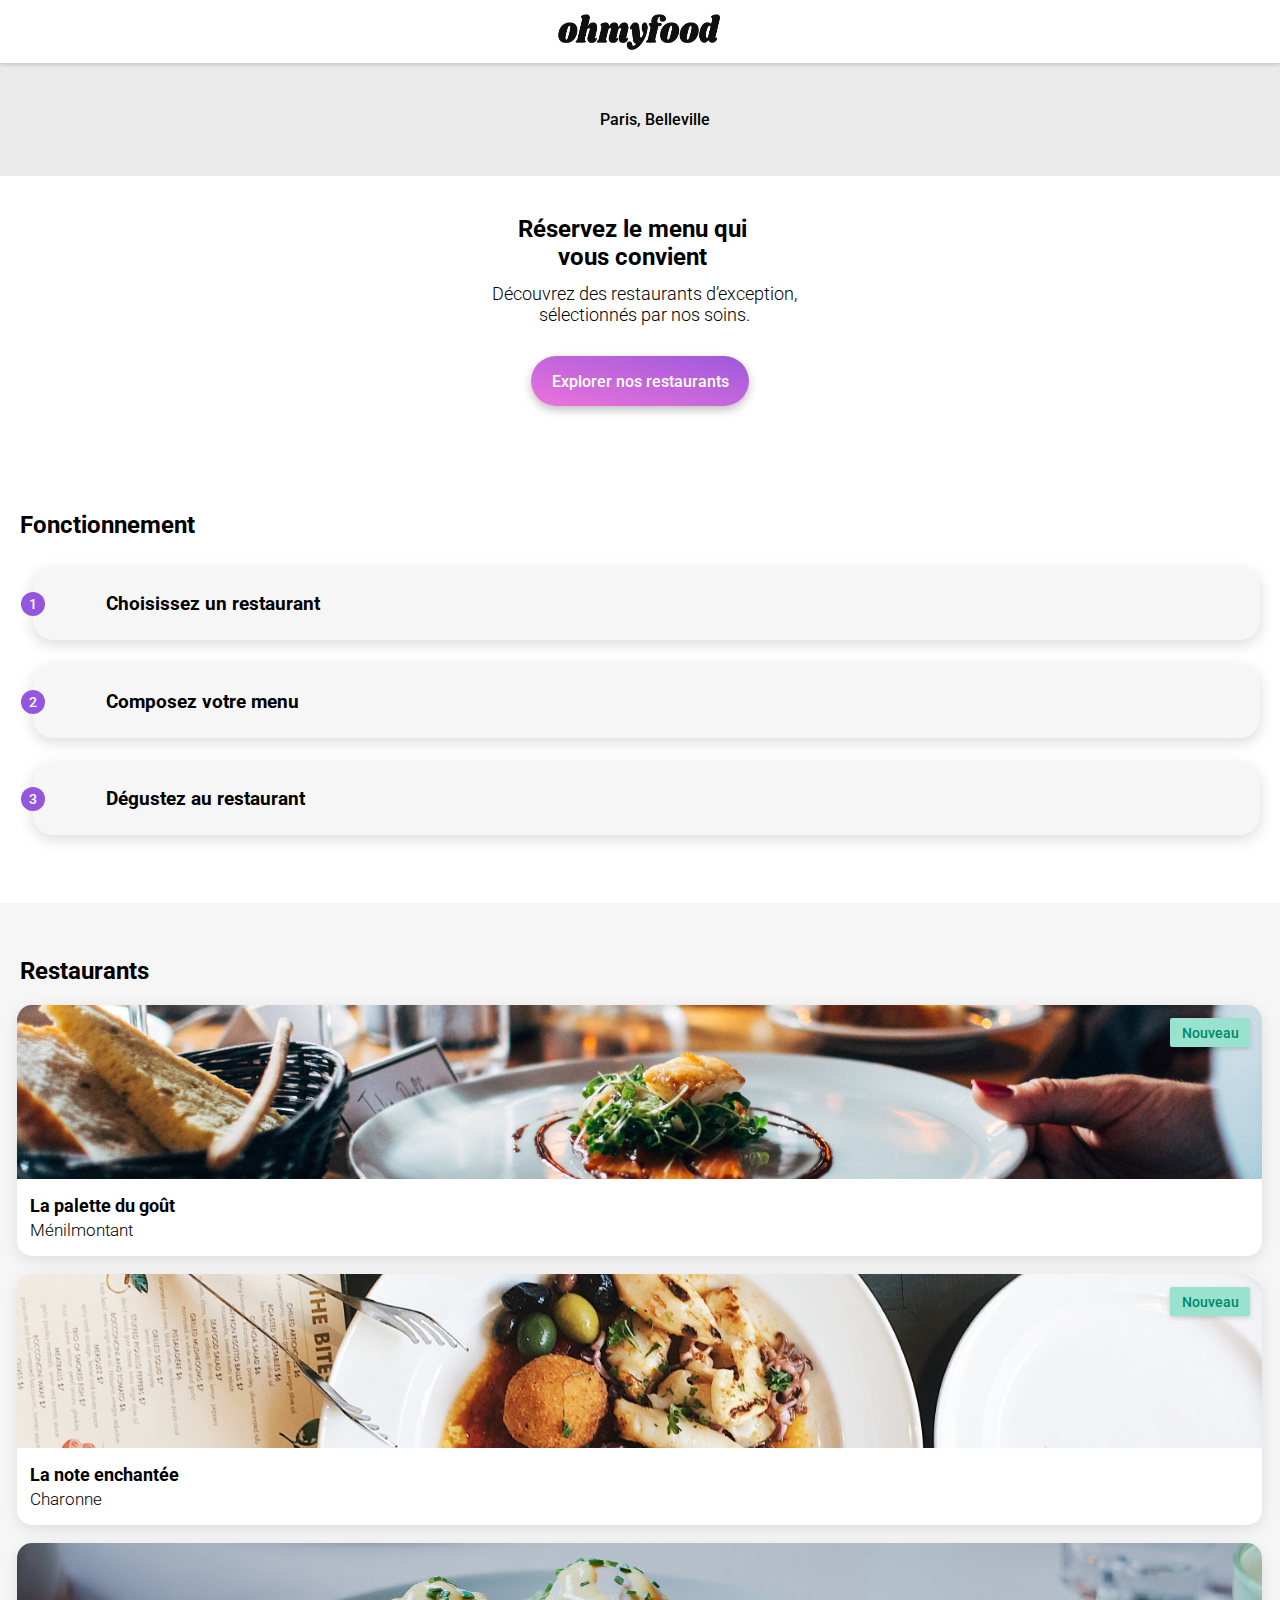
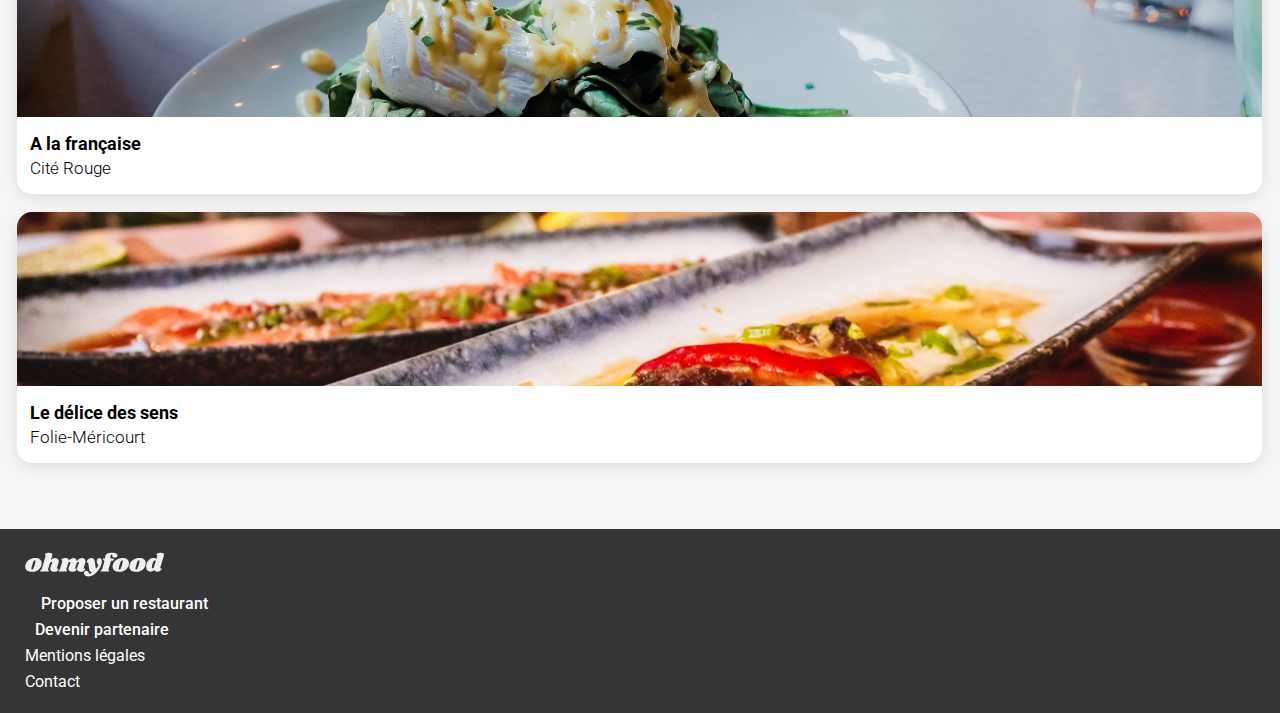
==== index.html @ 765e59eb "Version mobile de la page d'accueil sans les animations. Les images des restaurants ont été renommée" ====
<!DOCTYPE html>
<html lang="fr">
<head>
    <meta charset="UTF-8">
    <meta name="viewport" content="width=device-width, initial-scale=1.0">
    <title>Ohmyfood</title>
    <!-- Appel des polices Inter, Roboto et Shrikhand -->
    <!-- <link rel="preconnect" href="https://fonts.googleapis.com">
    <link rel="preconnect" href="https://fonts.gstatic.com" crossorigin>
    <link href="https://fonts.googleapis.com/css2?family=Inter:wght@700&family=Roboto:wght@300;400;500;700&family=Shrikhand&display=swap" rel="stylesheet"> -->
    <!-- Appel des polices Font Awesome -->
    <link rel="stylesheet" href="https://cdnjs.cloudflare.com/ajax/libs/font-awesome/6.2.1/css/all.min.css"
        integrity="sha512-MV7K8+y+gLIBoVD59lQIYicR65iaqukzvf/nwasF0nqhPay5w/9lJmVM2hMDcnK1OnMGCdVK+iQrJ7lzPJQd1w=="
        crossorigin="anonymous" referrerpolicy="no-referrer">
    <!-- Lien avec le fichier de style main.css     -->
    <link rel="stylesheet" href="assets/css/styles.css">
</head>
<body>
    <div class="main-container">
        <!-- Header -->
        <header class="header">
            <img class="header__logo" src="assets/images/logo/ohmyfood.png" alt="Logo Ohmyfood">
        </header>
        <!-- Fin header -->
        <!-- Main -->
        <main>
            <!-- Section "Location search" -->
            <form method="get" class="location-search">
                <i class="fas fa-location-dot location-search__icon"></i>
                <input class="location-search__input" type="text" value="Paris, Belleville" id="location">
            </form>
            <!-- Fin section "Location search" -->
            <!-- Hero header -->
            <section class="hero">
                <h1 class="hero__title">Réservez le menu qui vous convient</h1>
                <P class="hero__subtitle">Découvrez des restaurants d’exception, sélectionnés par nos soins.</P>
                <a href="#restaurants" class="hero__btn">Explorer nos restaurants</a>
            </section>
            <!-- Fin hero header -->
            <!-- Section Fonctionnement -->
            <section class="process">
                <h2 class="process__title">Fonctionnement</h2>
                <div class="process__steps">
                    <div class="process__step">
                        <div class="process__number">1</div>
                        <i class="fa-solid fa-mobile-alt process__icon"></i>
                        <h3 class="process__text">Choisissez un restaurant</h3> 
                    </div>
                    <div class="process__step">
                        <div class="process__number">2</div>
                        <i class="fa-solid fa-list process__icon"></i>
                        <h3 class="process__text">Composez votre menu</h3> 
                    </div>
                    <div class="process__step">
                        <div class="process__number">3</div>
                        <i class="fa-solid fa-store fa-purple process__icon"></i>
                        <h3 class="process__text">Dégustez au restaurant</h3> 
                    </div>
                </div>
            </section>
            <!-- Fin section fonctionnement -->
            <!-- Section Restaurants -->
            <section id="restaurants" class="restaurants">
                <h2 class="restaurants__title">Restaurants</h2>
                <div class="restaurants__cards">
                    <!-- <article> -->
                    <article class="card">
                        <a href="#" class="card-link"></a>
                        <div class="card__image">
                            <img src="assets/images/restaurants/la-palette-du-gout.jpg" alt="La palette du goût">
                            <p class="card__badge">Nouveau</p>
                        </div>
                        <div class="card__content">
                            <div class="card__txt">
                                <h3 class="card__title">La palette du goût</h3>
                                <p class="card__subtitle">Ménilmontant</p>
                            </div>
                            <div class="card__icon btn-heart">
                                <i class="fa-regular fa-heart btn-heart--notliked"></i>
                                <!-- <i class="fa-solid fa-heart btn-heart-liked"></i> -->
                            </div>
                        </div>                      
                    </article>
                    <article class="card">   
                        <a href="#" class="card-link"></a>
                        <div class="card__image">
                            <img src="assets/images/restaurants/la-note-enchantee.jpg" alt="La note enchantée">
                            <p class="card__badge">Nouveau</p>
                        </div>
                        <div class="card__content">
                            <div class="card__txt">
                                <h3 class="card__title">La note enchantée</h3>
                                <p class="card__subtitle">Charonne</p>
                            </div>
                            <div class="card__icon btn-heart">
                                <i class="fa-regular fa-heart btn-heart--notliked"></i>
                                <!-- <i class="fa-solid fa-heart btn-heart-liked"></i> -->
                            </div>
                        </div>                      
                    </article>
                    <article class="card">   
                        <a href="#" class="card-link"></a>
                        <div class="card__image">
                            <img src="assets/images/restaurants/a-la-francaise.jpg" alt="A la française">
                        </div>
                        <div class="card__content">
                            <div class="card__txt">
                                <h3 class="card__title">A la française</h3>
                                <p class="card__subtitle">Cité Rouge</p>
                            </div>
                            <div class="card__icon btn-heart">
                                <i class="fa-regular fa-heart btn-heart--notliked"></i>
                                <!-- <i class="fa-solid fa-heart btn-heart-liked"></i> -->
                            </div>
                        </div>                      
                    </article>
                    <article class="card">   
                        <a href="#" class="card-link"></a>
                        <div class="card__image">
                            <img src="assets/images/restaurants/le-delice-des-sens.jpg" alt="Le délice des sens">
                        </div>
                        <div class="card__content">
                            <div class="card__txt">
                                <h3 class="card__title">Le délice des sens</h3>
                                <p class="card__subtitle">Folie-Méricourt</p>
                            </div>
                            <div class="card__icon btn-heart">
                                <i class="fa-regular fa-heart btn-heart--notliked"></i>
                                <!-- <i class="fa-solid fa-heart btn-heart-liked"></i> -->
                            </div>
                        </div>                      
                    </article>
                </div>    
            </section>
                <!-- Fin section Restaurants -->
        </main>
        <!-- Fin Main -->
        <!-- Footer -->
        <footer class="footer">
            <div class="footer-container">
                <img class="footer__logo" src="assets/images/logo/ohmyfood@2x.svg" alt="Logo Ohmyfood">
                <ul class="footer__list">
                    <li>
                        <i class="fas fa-utensils footer__icon"></i><a href="#" class="lnk500">Proposer un restaurant</a>
                    </li>
                    <li>
                        <i class="fas fa-hands-helping footer__icon"></i><a href="#" class="lnk500">Devenir partenaire</a>
                    </li>
                    <li>
                        <a href="#">Mentions légales</a>
                    </li>
                    <li>
                        <a href="mailto:contact@ohmyfood.com" >Contact</a>
                    </li>
                </ul>
            </div>
        </footer>
        <!-- Fin footer -->
    </div>    
</body>
</html>
---- assets/css/styles.css ----
@import url("https://fonts.googleapis.com/css2?family=Inter:wght@700&family=Roboto:wght@300;400;500;700&family=Shrikhand&display=swap");
* {
  font-family: "Roboto", sans-serif;
  margin: 0;
  box-sizing: border-box;
}

.main-container {
  width: 100%;
  max-width: 1440px;
  padding: 0;
  box-sizing: border-box;
}

a {
  text-decoration: none;
  color: black;
}

h1, h2 {
  font-size: 24px;
  font-weight: 700;
}

.btn-heart {
  display: flex;
  justify-content: center;
  align-items: center;
  position: relative;
  font-size: 21px;
}
.btn-heart--notliked {
  position: absolute;
}

.fa-purple {
  color: #9356DC;
}

.location-search {
  display: flex;
  justify-content: center;
  align-items: center;
  background-color: #EAEAEA;
  width: 100%;
  height: 113px;
  gap: 17px;
}
.location-search__icon {
  color: #353535;
  width: 12px;
  height: 16px;
  flex-shrink: 0;
}
.location-search__input {
  background-color: #EAEAEA;
  border: none;
  width: 114px;
  font-size: 16px;
  font-weight: 500;
}

.hero {
  display: flex;
  justify-content: center;
  align-items: center;
  flex-direction: column;
}
.hero__title {
  width: 275px;
  height: 68px;
  margin: 39px 58px 0px 42px;
  text-align: center;
}
.hero__subtitle {
  font-size: 18px;
  font-weight: 300;
  width: 315px;
  height: 46px;
  margin: 0px 26px 0px 34px;
  text-align: center;
}
.hero__btn {
  display: flex;
  justify-content: center;
  align-items: center;
  border-radius: 25px;
  color: #fff;
  font-size: 16px;
  font-weight: 500;
  background: linear-gradient(193deg, #9356DC -11.44%, #FF79DA 123.93%);
  border-radius: 25px;
  box-shadow: 0px 4px 10px 0px rgba(0, 0, 0, 0.25);
  height: 50px;
  width: 218px;
  margin-top: 27px;
  margin-bottom: 57px;
}

.process {
  padding: 48px 20px 68px 20px;
  background-color: #fff;
}
.process__title {
  width: 275px;
  height: 31px;
}
.process__steps {
  margin-top: 26px;
  display: flex;
  flex-direction: column;
  gap: 25px;
  margin-left: 12.51px;
}
.process__step {
  background-color: #F6F6F6;
  border-radius: 20px;
  box-shadow: 0px 4px 15px 0px rgba(0, 0, 0, 0.15);
  font-weight: 500;
  display: flex;
  align-items: center;
  width: 100%;
  height: 72.379px;
  position: relative;
}
.process__number {
  background-color: #9356DC;
  color: #fff;
  font-size: 14px;
  font-weight: 500;
  width: 24px;
  height: 24px;
  flex-shrink: 0;
  display: flex;
  justify-content: center;
  align-items: center;
  position: absolute;
  border-radius: 50px;
  position: absolute;
  left: -12px;
}
.process__icon {
  color: #7E7E7E;
  flex-shrink: 0;
  position: relative;
  left: 34.49px;
}
.process__text {
  position: relative;
  left: 73.49px;
}

.restaurants {
  background-color: #F6F6F6;
  padding-top: 54px;
  padding-bottom: 66px;
}
.restaurants__title {
  margin-left: 20px;
  height: 48px;
}
.restaurants__cards {
  padding: 0px 18px 0px 17px;
  display: flex;
  flex-direction: column;
  gap: 18px;
  padding-left: 17px;
  padding-right: 18px;
}

.card {
  background-color: #fff;
  border-radius: 15px;
  box-shadow: 0px 4px 15px 0px rgba(0, 0, 0, 0.1);
  height: 251px;
  gap: 16px;
  position: relative;
}
.card__badge {
  background-color: #99E2D0;
  color: #008766;
  font-size: 14px;
  font-weight: 500;
  width: 80px;
  height: 29px;
  display: flex;
  justify-content: center;
  align-items: center;
  border-radius: 2px;
  box-shadow: 0px 2px 4px 0px rgba(0, 0, 0, 0.15);
  position: absolute;
  top: 13px;
  right: 12px;
}
.card__image {
  display: flex;
}
.card__image img {
  width: 100%;
  height: 174px;
  object-fit: cover;
  border-radius: 15px 15px 0 0;
}
.card__title {
  font-size: 18px;
  font-weight: 700;
  height: 20px;
  margin: 0 0 5px 0;
}
.card__subtitle {
  font-size: 17px;
  font-weight: 300;
  height: 24px;
}
.card__content {
  display: flex;
  flex-direction: row;
  height: 77px;
  padding: 16px 25px 12px 13px;
  border-radius: 0 0 15px 15px;
}
.card__icon {
  width: 22px;
  flex-shrink: 0;
  position: absolute;
  right: 25px;
  bottom: 45px;
}

.card-link {
  position: absolute;
  top: 0;
  left: 0;
  height: 100%;
  width: 100%;
}

.header {
  display: flex;
  justify-content: center;
  align-items: center;
  width: 100%;
  height: 63px;
  padding: 14px 89px 13px 89px;
  background-color: #fff;
  box-shadow: 0px 2px 4px 0px rgba(0, 0, 0, 0.15);
  position: relative;
}
.header__logo {
  width: 197px;
  height: 36px;
  padding: 0px 19px 0px 16px;
  display: flex;
  flex-shrink: 0;
}

.footer {
  padding: 22px 25px;
  background-color: #353535;
}
.footer a {
  color: #fff;
}
.footer__logo {
  filter: invert(100%);
  display: flex;
  width: 139px;
  height: 27px;
  padding-right: 0px;
  align-items: center;
}
.footer__icon {
  color: #fff;
  height: 13px;
  flex-shrink: 0;
  margin-right: 10px;
}
.footer__list {
  list-style: none;
  padding: 0;
  margin-bottom: 0;
  display: flex;
  flex-direction: column;
  gap: 7px;
}
.footer__list a {
  font-size: 16px;
}
.footer__list a:hover {
  text-decoration: underline;
}
.footer__list .fa-utensils {
  margin-right: 16px;
}

.footer .lnk500 {
  font-weight: 500;
}

.footer-container {
  display: flex;
  flex-direction: column;
  gap: 16px;
}

/*# sourceMappingURL=styles.css.map */
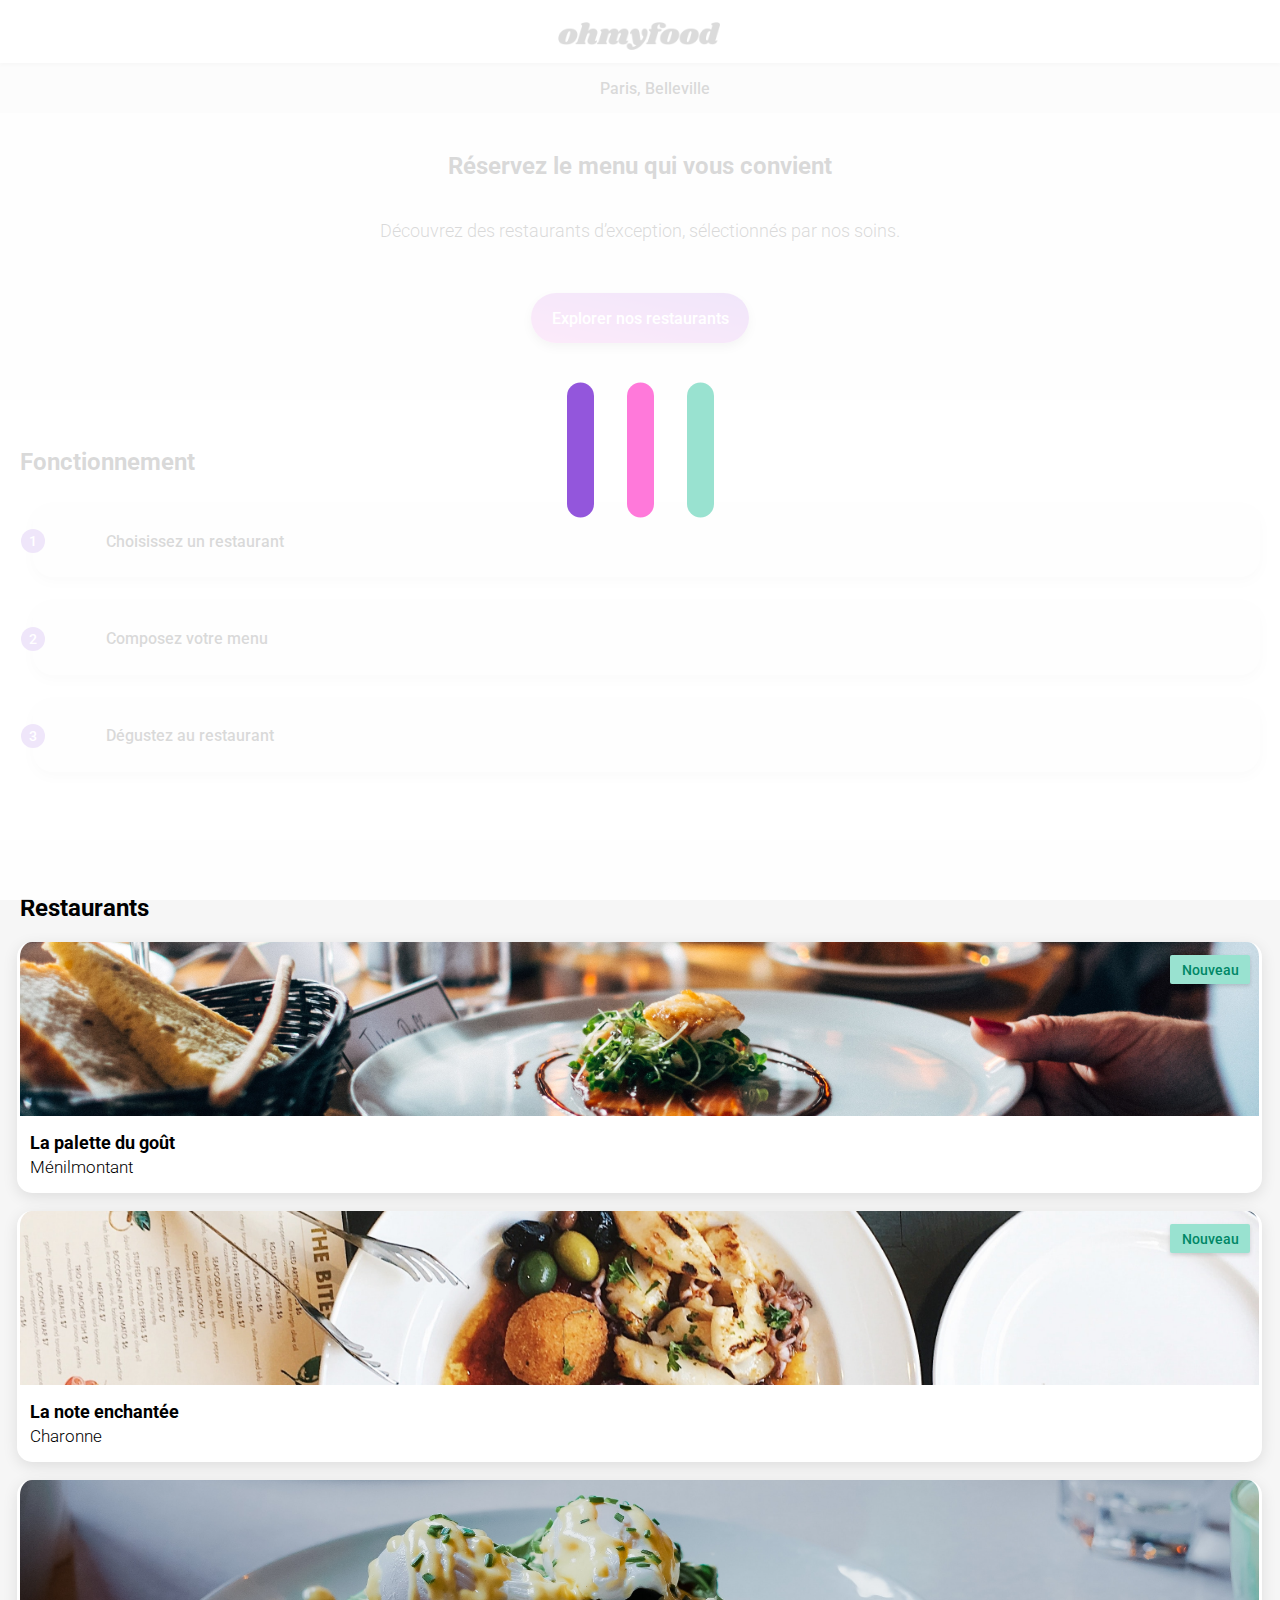
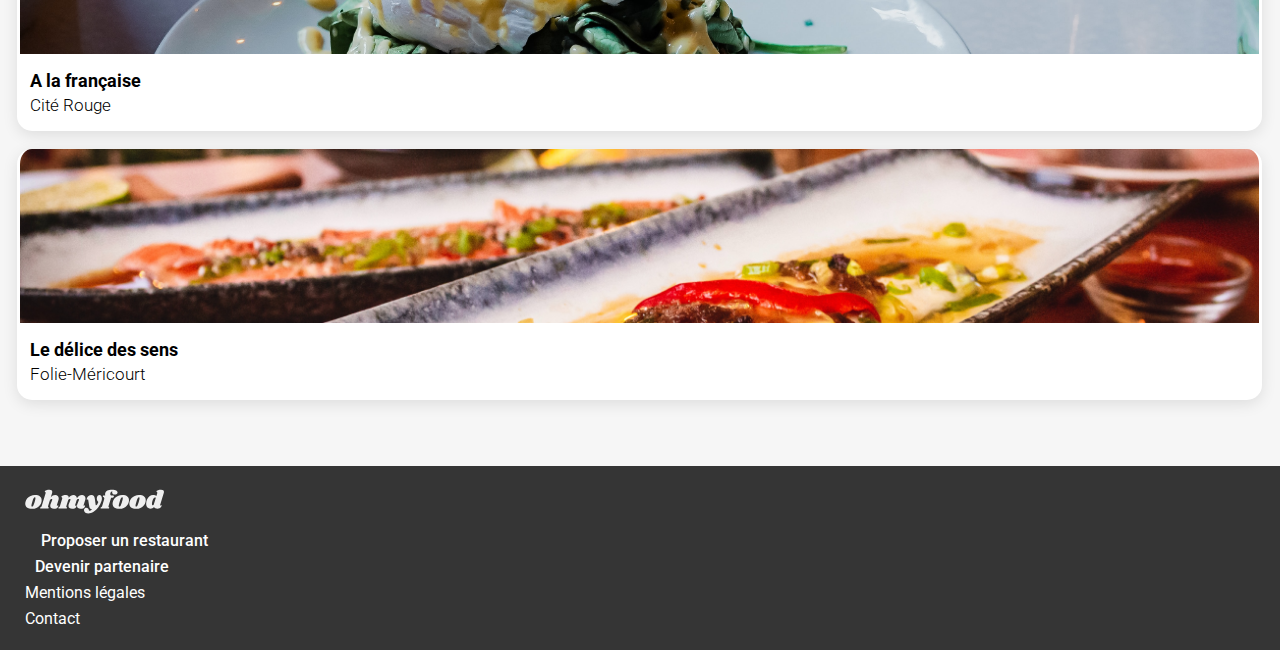
==== commit f9daa5a2: "Version mobile de la page d'accueil avec les animations et le loader" ====
--- a/index.html
+++ b/index.html
@@ -17,8 +17,20 @@
 </head>
 <body>
     <div class="main-container">
+        <!-- Loader -->
+        <div class="loader">
+            <div class="load">
+                <div class="load__bar load__bar--1"></div>
+                <div class="load__bar load__bar--2"></div>
+                <div class="load__bar load__bar--3"></div>
+            </div>
+         </div>
+         <!-- Fin Loader -->
         <!-- Header -->
         <header class="header">
+            <!-- <a href="../index.html">
+                <i class="fa fa-arrow-left header__arrow" aria-hidden="true"></i>
+            </a> -->
             <img class="header__logo" src="assets/images/logo/ohmyfood.png" alt="Logo Ohmyfood">
         </header>
         <!-- Fin header -->
@@ -53,7 +65,7 @@
                     </div>
                     <div class="process__step">
                         <div class="process__number">3</div>
-                        <i class="fa-solid fa-store fa-purple process__icon"></i>
+                        <i class="fa-solid fa-store process__icon icon-purple"></i>
                         <h3 class="process__text">Dégustez au restaurant</h3> 
                     </div>
                 </div>
@@ -77,7 +89,7 @@
                             </div>
                             <div class="card__icon btn-heart">
                                 <i class="fa-regular fa-heart btn-heart--notliked"></i>
-                                <!-- <i class="fa-solid fa-heart btn-heart-liked"></i> -->
+                                <i class="fa-solid fa-heart btn-heart--liked"></i>
                             </div>
                         </div>                      
                     </article>
@@ -94,7 +106,7 @@
                             </div>
                             <div class="card__icon btn-heart">
                                 <i class="fa-regular fa-heart btn-heart--notliked"></i>
-                                <!-- <i class="fa-solid fa-heart btn-heart-liked"></i> -->
+                                <i class="fa-solid fa-heart btn-heart--liked"></i>
                             </div>
                         </div>                      
                     </article>
@@ -110,7 +122,7 @@
                             </div>
                             <div class="card__icon btn-heart">
                                 <i class="fa-regular fa-heart btn-heart--notliked"></i>
-                                <!-- <i class="fa-solid fa-heart btn-heart-liked"></i> -->
+                                <i class="fa-solid fa-heart btn-heart--liked"></i>
                             </div>
                         </div>                      
                     </article>
@@ -126,13 +138,13 @@
                             </div>
                             <div class="card__icon btn-heart">
                                 <i class="fa-regular fa-heart btn-heart--notliked"></i>
-                                <!-- <i class="fa-solid fa-heart btn-heart-liked"></i> -->
+                                <i class="fa-solid fa-heart btn-heart--liked"></i>
                             </div>
                         </div>                      
                     </article>
                 </div>    
             </section>
-                <!-- Fin section Restaurants -->
+            <!-- Fin section Restaurants -->
         </main>
         <!-- Fin Main -->
         <!-- Footer -->
--- a/assets/css/styles.css
+++ b/assets/css/styles.css
@@ -1,4 +1,4 @@
-@import url("https://fonts.googleapis.com/css2?family=Inter:wght@700&family=Roboto:wght@300;400;500;700&family=Shrikhand&display=swap");
+@import url("https://fonts.googleapis.com/css2?family=Roboto:wght@300;400;500;700&family=Shrikhand&display=swap");
 * {
   font-family: "Roboto", sans-serif;
   margin: 0;
@@ -32,6 +32,92 @@
 .btn-heart--notliked {
   position: absolute;
 }
+.btn-heart--liked {
+  position: absolute;
+  background: linear-gradient(180deg, #9356DC 0%, #FF79DA 100%);
+  background-clip: text;
+  -webkit-background-clip: text;
+  -webkit-text-fill-color: transparent;
+  transform: scale(0);
+  transition: transform 350ms;
+}
+.btn-heart:hover {
+  cursor: pointer;
+}
+.btn-heart:hover .btn-heart--liked {
+  transform: scale(1);
+}
+.btn-heart:hover .btn-heart--notliked {
+  background: linear-gradient(180deg, #9356DC 0%, #FF79DA 100%);
+  background-clip: text;
+  -webkit-background-clip: text;
+  -webkit-text-fill-color: transparent;
+}
+
+@keyframes loadscreen {
+  from {
+    opacity: 1;
+  }
+  to {
+    opacity: 0;
+    visibility: hidden;
+  }
+}
+@keyframes bars {
+  0% {
+    transform: scaleY(0.5);
+    opacity: 0.7;
+  }
+  100% {
+    transform: scaleY(1);
+    opacity: 1;
+  }
+}
+.loader {
+  background: rgba(255, 255, 255, 0.85);
+  position: fixed;
+  top: 0;
+  height: 100%;
+  width: 100%;
+  z-index: 100;
+  animation: loadscreen 1s 4s forwards;
+}
+
+.load {
+  position: absolute;
+  top: 50%;
+  left: 50%;
+  transform: translate(-50%, -50%);
+  display: flex;
+  justify-content: space-around;
+  width: 20vh;
+  height: 15vh;
+}
+.load__bar {
+  width: 3vh;
+  height: 100%;
+  border-radius: 20px;
+  animation: bars 750ms backwards infinite;
+  animation-direction: alternate;
+}
+.load__bar-1 {
+  animation-delay: 250ms;
+}
+.load__bar-2 {
+  animation-delay: 500ms;
+}
+.load__bar-3 {
+  animation-delay: 750ms;
+}
+.load__bar--1 {
+  background: #9356DC;
+}
+.load__bar--2 {
+  background: #FF79DA;
+}
+.load__bar--3 {
+  background: #99E2D0;
+}
 
 .fa-purple {
   color: #9356DC;
@@ -43,7 +129,7 @@
   align-items: center;
   background-color: #EAEAEA;
   width: 100%;
-  height: 113px;
+  height: 50px;
   gap: 17px;
 }
 .location-search__icon {
@@ -65,20 +151,18 @@
   justify-content: center;
   align-items: center;
   flex-direction: column;
+  text-align: center;
+  background-color: #F6F6F6;
 }
 .hero__title {
-  width: 275px;
   height: 68px;
-  margin: 39px 58px 0px 42px;
-  text-align: center;
+  margin-top: 39px;
+  flex-wrap: wrap;
 }
 .hero__subtitle {
   font-size: 18px;
   font-weight: 300;
-  width: 315px;
   height: 46px;
-  margin: 0px 26px 0px 34px;
-  text-align: center;
 }
 .hero__btn {
   display: flex;
@@ -88,21 +172,24 @@
   color: #fff;
   font-size: 16px;
   font-weight: 500;
+  border-radius: 25px;
   background: linear-gradient(193deg, #9356DC -11.44%, #FF79DA 123.93%);
-  border-radius: 25px;
   box-shadow: 0px 4px 10px 0px rgba(0, 0, 0, 0.25);
   height: 50px;
   width: 218px;
   margin-top: 27px;
   margin-bottom: 57px;
 }
+.hero__btn:hover {
+  background: linear-gradient(0deg, rgba(255, 255, 255, 0.15) 0%, rgba(255, 255, 255, 0.15) 100%), linear-gradient(201deg, #9356DC -5.2%, #FF79DA 110.74%);
+  box-shadow: 0px 4px 15px 0px rgba(0, 0, 0, 0.35);
+}
 
 .process {
   padding: 48px 20px 68px 20px;
   background-color: #fff;
 }
 .process__title {
-  width: 275px;
   height: 31px;
 }
 .process__steps {
@@ -110,17 +197,17 @@
   display: flex;
   flex-direction: column;
   gap: 25px;
-  margin-left: 12.51px;
+  margin-left: 12.5px;
 }
 .process__step {
   background-color: #F6F6F6;
   border-radius: 20px;
   box-shadow: 0px 4px 15px 0px rgba(0, 0, 0, 0.15);
-  font-weight: 500;
-  display: flex;
-  align-items: center;
-  width: 100%;
-  height: 72.379px;
+  display: flex;
+  align-items: center;
+  width: 100%;
+  height: 72.4px;
+  box-sizing: border-box;
   position: relative;
 }
 .process__number {
@@ -134,7 +221,6 @@
   display: flex;
   justify-content: center;
   align-items: center;
-  position: absolute;
   border-radius: 50px;
   position: absolute;
   left: -12px;
@@ -142,12 +228,19 @@
 .process__icon {
   color: #7E7E7E;
   flex-shrink: 0;
-  position: relative;
-  left: 34.49px;
+  position: absolute;
+  left: 34.5px;
 }
 .process__text {
-  position: relative;
-  left: 73.49px;
+  font-size: 16px;
+  font-weight: 500;
+  text-align: left;
+  position: absolute;
+  left: 73.5px;
+}
+
+.icon-purple {
+  color: #9356DC;
 }
 
 .restaurants {
@@ -200,6 +293,14 @@
   height: 174px;
   object-fit: cover;
   border-radius: 15px 15px 0 0;
+  padding: 0px 3px;
+}
+.card__content {
+  display: flex;
+  flex-direction: row;
+  height: 77px;
+  padding: 16px 25px 12px 13px;
+  border-radius: 0 0 15px 15px;
 }
 .card__title {
   font-size: 18px;
@@ -212,19 +313,12 @@
   font-weight: 300;
   height: 24px;
 }
-.card__content {
-  display: flex;
-  flex-direction: row;
-  height: 77px;
-  padding: 16px 25px 12px 13px;
-  border-radius: 0 0 15px 15px;
-}
 .card__icon {
   width: 22px;
   flex-shrink: 0;
   position: absolute;
   right: 25px;
-  bottom: 45px;
+  top: 208px;
 }
 
 .card-link {
@@ -248,13 +342,26 @@
 }
 .header__logo {
   width: 197px;
-  height: 36px;
+  margin: auto;
   padding: 0px 19px 0px 16px;
-  display: flex;
-  flex-shrink: 0;
+  position: absolute;
+  bottom: 13px;
+}
+.header__arrow {
+  color: #353535;
+  background-color: #fff;
+  display: flex;
+  justify-content: center;
+  align-items: center;
+  width: 30px;
+  height: 30px;
+  position: absolute;
+  left: 17px;
+  top: 17px;
 }
 
 .footer {
+  width: 100%;
   padding: 22px 25px;
   background-color: #353535;
 }
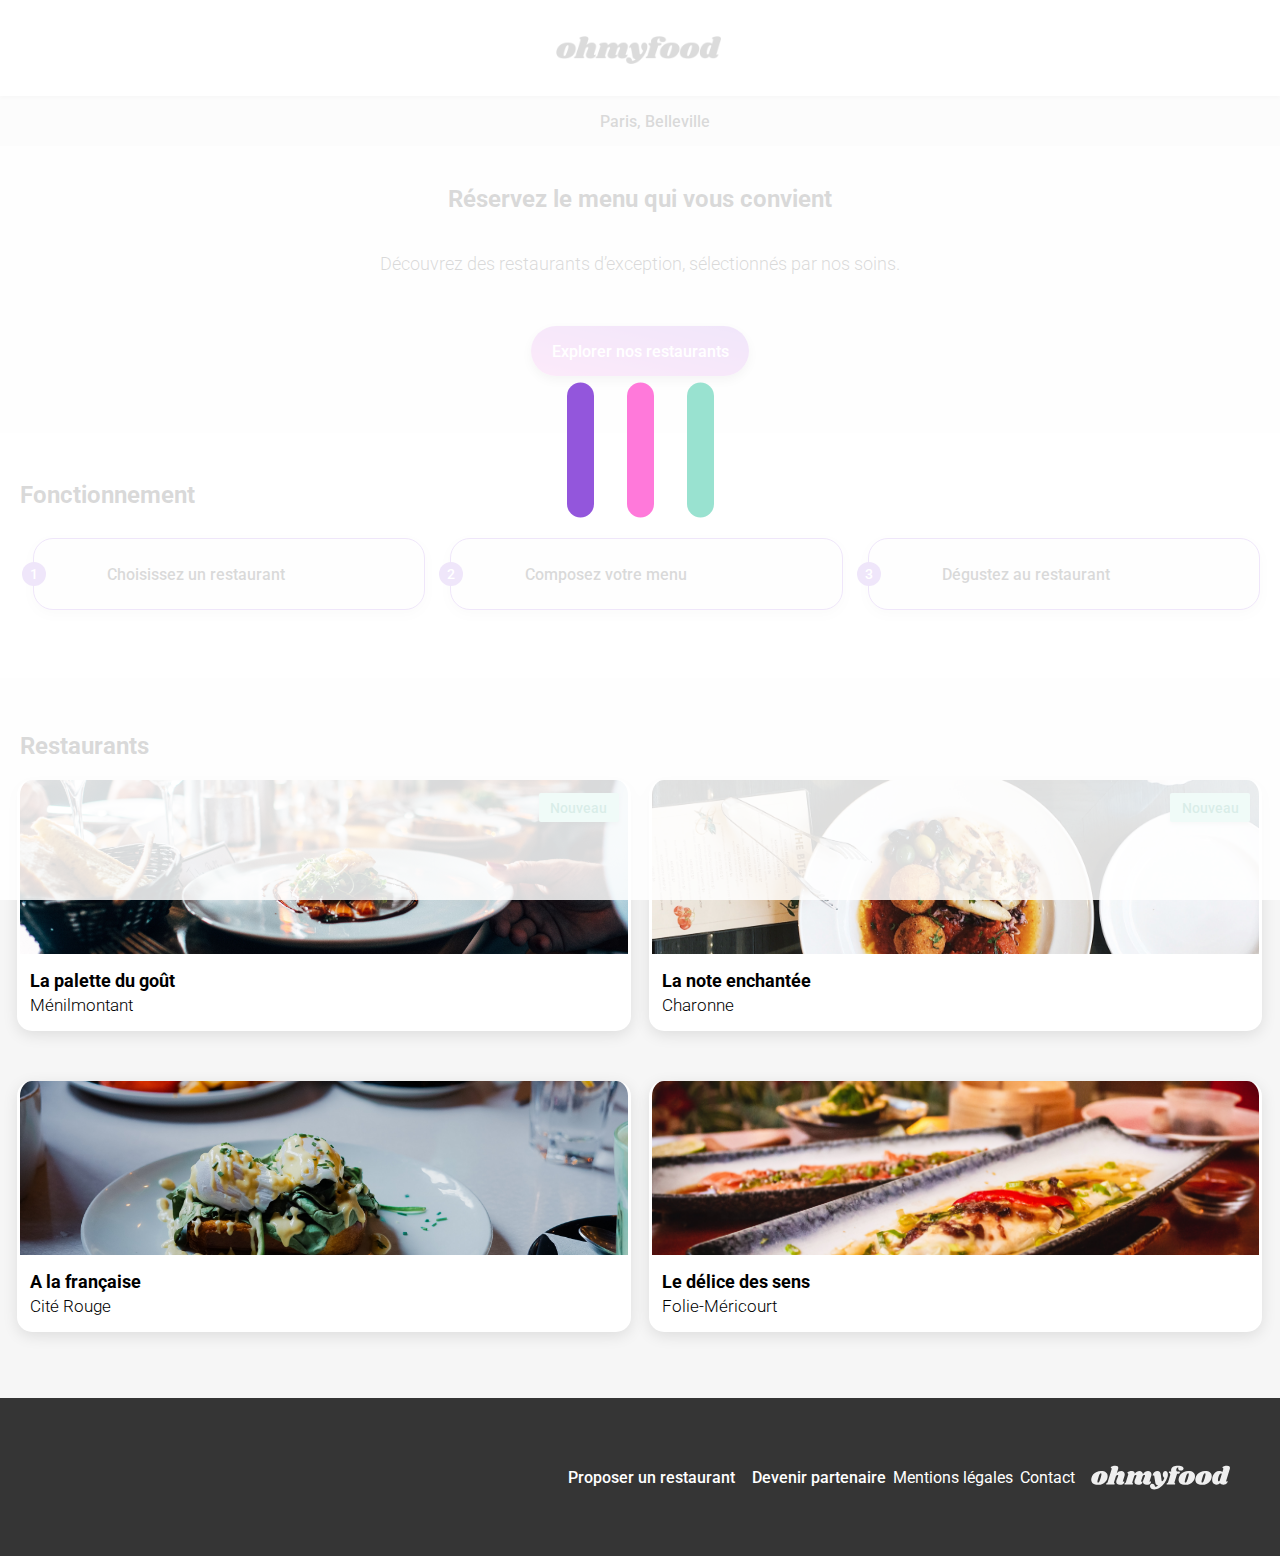
==== commit f2736566: "Page d'accueil avec animations et responsive" ====
--- a/index.html
+++ b/index.html
@@ -12,7 +12,7 @@
     <link rel="stylesheet" href="https://cdnjs.cloudflare.com/ajax/libs/font-awesome/6.2.1/css/all.min.css"
         integrity="sha512-MV7K8+y+gLIBoVD59lQIYicR65iaqukzvf/nwasF0nqhPay5w/9lJmVM2hMDcnK1OnMGCdVK+iQrJ7lzPJQd1w=="
         crossorigin="anonymous" referrerpolicy="no-referrer">
-    <!-- Lien avec le fichier de style main.css     -->
+    <!-- Lien avec le fichier de style styles.css     -->
     <link rel="stylesheet" href="assets/css/styles.css">
 </head>
 <body>
@@ -77,6 +77,7 @@
                 <div class="restaurants__cards">
                     <!-- <article> -->
                     <article class="card">
+                        <!-- <a href="restaurants/la-palette-du-gout.html" class="card-link"></a> -->
                         <a href="#" class="card-link"></a>
                         <div class="card__image">
                             <img src="assets/images/restaurants/la-palette-du-gout.jpg" alt="La palette du goût">
--- a/assets/css/styles.css
+++ b/assets/css/styles.css
@@ -199,8 +199,16 @@
   gap: 25px;
   margin-left: 12.5px;
 }
+@media screen and (min-width: 1025px) {
+  .process__steps {
+    display: flex;
+    flex-direction: row;
+    justify-content: space-between;
+  }
+}
 .process__step {
   background-color: #F6F6F6;
+  border: 1px solid #9356DC;
   border-radius: 20px;
   box-shadow: 0px 4px 15px 0px rgba(0, 0, 0, 0.15);
   display: flex;
@@ -259,6 +267,14 @@
   gap: 18px;
   padding-left: 17px;
   padding-right: 18px;
+}
+@media screen and (min-width: 768px) {
+  .restaurants__cards {
+    display: grid;
+    grid-template-columns: 1fr 1fr;
+    grid-template-rows: 1fr 1fr;
+    row-gap: 50px;
+  }
 }
 
 .card {
@@ -340,12 +356,23 @@
   box-shadow: 0px 2px 4px 0px rgba(0, 0, 0, 0.15);
   position: relative;
 }
+@media screen and (min-width: 768px) {
+  .header {
+    height: 96px;
+  }
+}
 .header__logo {
   width: 197px;
   margin: auto;
   padding: 0px 19px 0px 16px;
   position: absolute;
   bottom: 13px;
+}
+@media screen and (min-width: 768px) {
+  .header__logo {
+    width: 200px;
+    bottom: 31.8px;
+  }
 }
 .header__arrow {
   color: #353535;
@@ -390,6 +417,12 @@
   flex-direction: column;
   gap: 7px;
 }
+@media screen and (min-width: 768px) {
+  .footer__list {
+    display: flex;
+    flex-direction: row;
+  }
+}
 .footer__list a {
   font-size: 16px;
 }
@@ -409,5 +442,15 @@
   flex-direction: column;
   gap: 16px;
 }
+@media screen and (min-width: 768px) {
+  .footer-container {
+    display: flex;
+    flex-direction: row-reverse;
+    height: 114px;
+    padding: 30px 25px;
+    gap: 16px;
+    align-items: center;
+  }
+}
 
 /*# sourceMappingURL=styles.css.map */
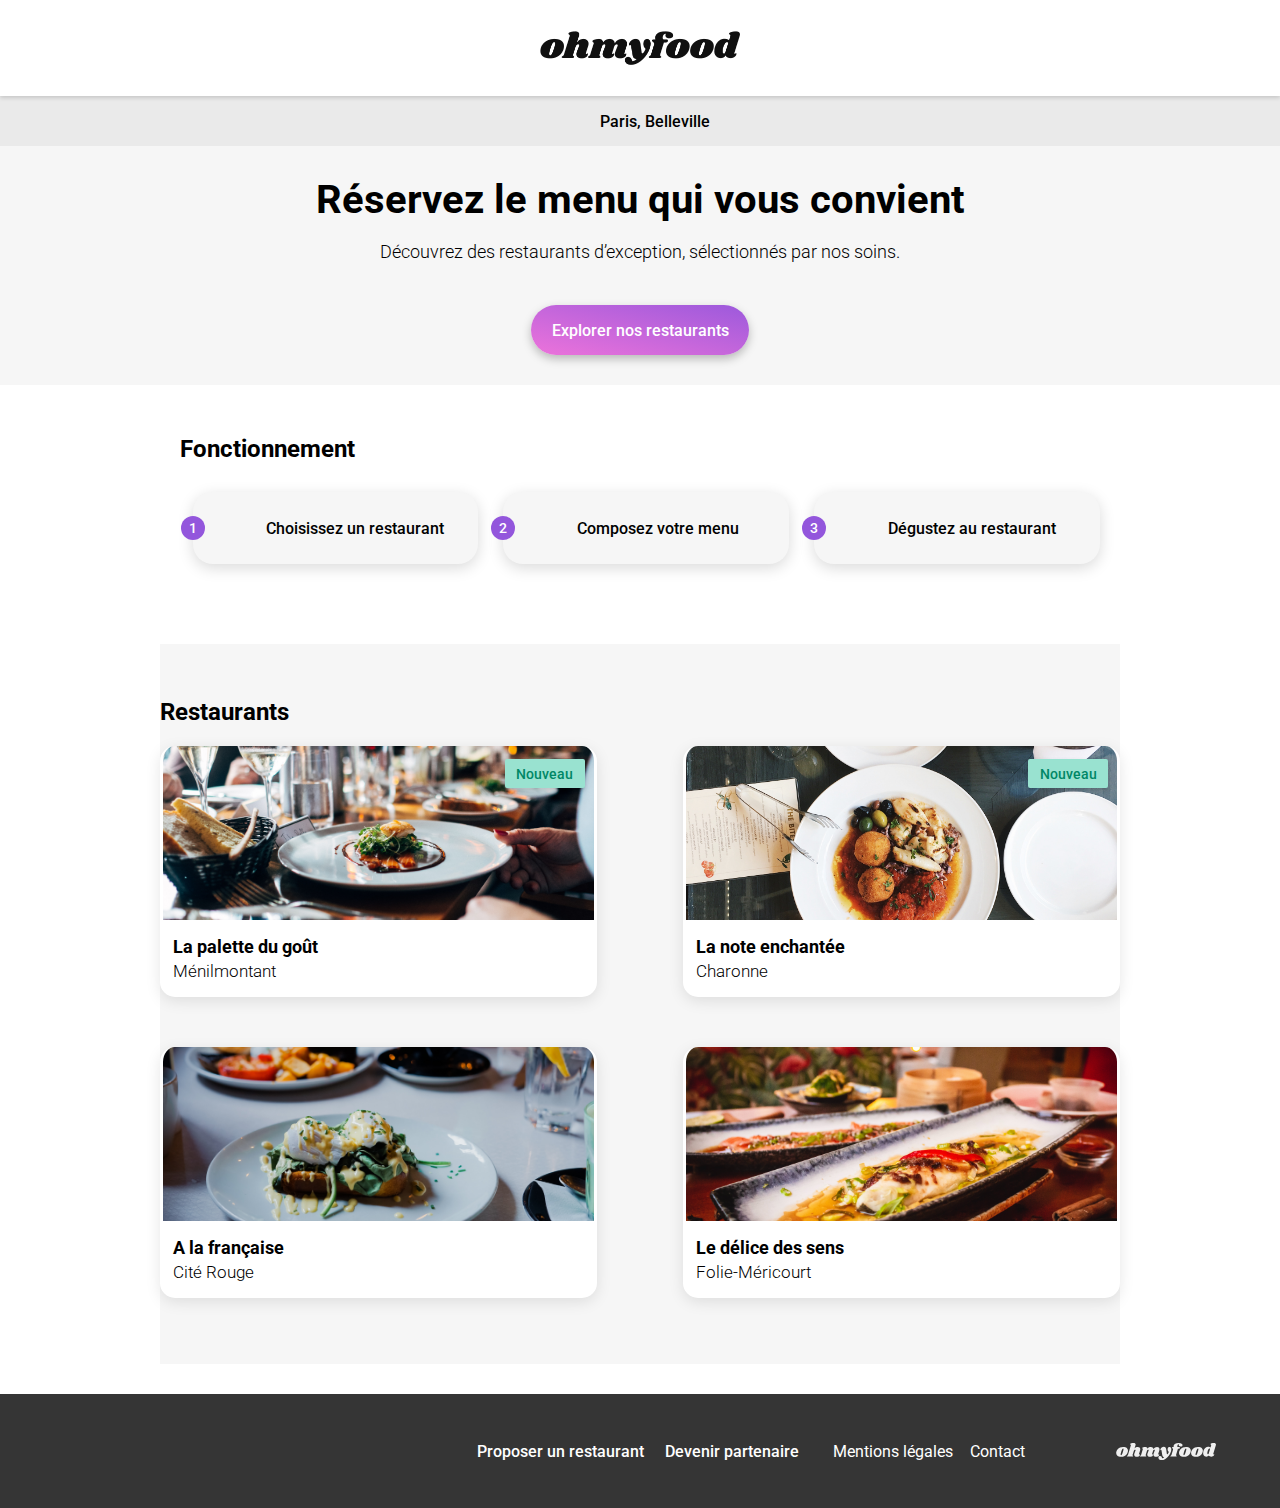
==== commit df9f8638: "Corrections et améliorations apportées à la page d'accueil; ajout de la page du restaurant La palett" ====
--- a/index.html
+++ b/index.html
@@ -18,13 +18,13 @@
 <body>
     <div class="main-container">
         <!-- Loader -->
-        <div class="loader">
+        <!-- <div class="loader">
             <div class="load">
                 <div class="load__bar load__bar--1"></div>
                 <div class="load__bar load__bar--2"></div>
                 <div class="load__bar load__bar--3"></div>
             </div>
-         </div>
+         </div> -->
          <!-- Fin Loader -->
         <!-- Header -->
         <header class="header">
@@ -77,8 +77,7 @@
                 <div class="restaurants__cards">
                     <!-- <article> -->
                     <article class="card">
-                        <!-- <a href="restaurants/la-palette-du-gout.html" class="card-link"></a> -->
-                        <a href="#" class="card-link"></a>
+                        <a href="restaurants/la-palette-du-gout.html" class="card-link"></a>
                         <div class="card__image">
                             <img src="assets/images/restaurants/la-palette-du-gout.jpg" alt="La palette du goût">
                             <p class="card__badge">Nouveau</p>
@@ -89,8 +88,8 @@
                                 <p class="card__subtitle">Ménilmontant</p>
                             </div>
                             <div class="card__icon btn-heart">
-                                <i class="fa-regular fa-heart btn-heart--notliked"></i>
-                                <i class="fa-solid fa-heart btn-heart--liked"></i>
+                                <i class="far fa-heart btn-heart--notliked"></i>
+                                <i class="fas fa-heart btn-heart--liked"></i>
                             </div>
                         </div>                      
                     </article>
@@ -153,16 +152,16 @@
             <div class="footer-container">
                 <img class="footer__logo" src="assets/images/logo/ohmyfood@2x.svg" alt="Logo Ohmyfood">
                 <ul class="footer__list">
-                    <li>
+                    <li id="flk-1">
                         <i class="fas fa-utensils footer__icon"></i><a href="#" class="lnk500">Proposer un restaurant</a>
                     </li>
-                    <li>
+                    <li id="flk-2">
                         <i class="fas fa-hands-helping footer__icon"></i><a href="#" class="lnk500">Devenir partenaire</a>
                     </li>
-                    <li>
+                    <li id="flk-3">
                         <a href="#">Mentions légales</a>
                     </li>
-                    <li>
+                    <li id="flk-4">
                         <a href="mailto:contact@ohmyfood.com" >Contact</a>
                     </li>
                 </ul>
--- a/assets/css/styles.css
+++ b/assets/css/styles.css
@@ -38,8 +38,10 @@
   background-clip: text;
   -webkit-background-clip: text;
   -webkit-text-fill-color: transparent;
+  -moz-background-clip: text;
+  -moz-text-fill-color: transparent;
   transform: scale(0);
-  transition: transform 350ms;
+  transition: transform 1s;
 }
 .btn-heart:hover {
   cursor: pointer;
@@ -52,6 +54,8 @@
   background-clip: text;
   -webkit-background-clip: text;
   -webkit-text-fill-color: transparent;
+  -moz-background-clip: text;
+  -moz-text-fill-color: transparent;
 }
 
 @keyframes loadscreen {
@@ -159,11 +163,23 @@
   margin-top: 39px;
   flex-wrap: wrap;
 }
+@media screen and (min-width: 1025px) {
+  .hero__title {
+    font-size: 40px;
+    height: 47px;
+    margin-top: 30px;
+  }
+}
 .hero__subtitle {
   font-size: 18px;
   font-weight: 300;
   height: 46px;
 }
+@media screen and (min-width: 1025px) {
+  .hero__subtitle {
+    margin-top: 18px;
+  }
+}
 .hero__btn {
   display: flex;
   justify-content: center;
@@ -172,7 +188,6 @@
   color: #fff;
   font-size: 16px;
   font-weight: 500;
-  border-radius: 25px;
   background: linear-gradient(193deg, #9356DC -11.44%, #FF79DA 123.93%);
   box-shadow: 0px 4px 10px 0px rgba(0, 0, 0, 0.25);
   height: 50px;
@@ -184,10 +199,25 @@
   background: linear-gradient(0deg, rgba(255, 255, 255, 0.15) 0%, rgba(255, 255, 255, 0.15) 100%), linear-gradient(201deg, #9356DC -5.2%, #FF79DA 110.74%);
   box-shadow: 0px 4px 15px 0px rgba(0, 0, 0, 0.35);
 }
+@media screen and (min-width: 1025px) {
+  .hero__btn {
+    margin-top: 18px;
+    margin-bottom: 30px;
+  }
+}
 
 .process {
   padding: 48px 20px 68px 20px;
   background-color: #fff;
+}
+@media screen and (min-width: 1025px) {
+  .process {
+    padding-top: 50px;
+    padding-bottom: 50px;
+    width: 75%;
+    margin-left: auto;
+    margin-right: auto;
+  }
 }
 .process__title {
   height: 31px;
@@ -208,7 +238,6 @@
 }
 .process__step {
   background-color: #F6F6F6;
-  border: 1px solid #9356DC;
   border-radius: 20px;
   box-shadow: 0px 4px 15px 0px rgba(0, 0, 0, 0.15);
   display: flex;
@@ -235,6 +264,7 @@
 }
 .process__icon {
   color: #7E7E7E;
+  font-size: 20px;
   flex-shrink: 0;
   position: absolute;
   left: 34.5px;
@@ -256,24 +286,44 @@
   padding-top: 54px;
   padding-bottom: 66px;
 }
+@media screen and (min-width: 1025px) {
+  .restaurants {
+    margin-top: 30px;
+    margin-bottom: 30px;
+    width: 75%;
+    margin-left: auto;
+    margin-right: auto;
+  }
+}
 .restaurants__title {
   margin-left: 20px;
   height: 48px;
 }
+@media screen and (min-width: 1025px) {
+  .restaurants__title {
+    margin-left: 0px;
+  }
+}
 .restaurants__cards {
   padding: 0px 18px 0px 17px;
   display: flex;
   flex-direction: column;
   gap: 18px;
   padding-left: 17px;
-  padding-right: 18px;
+  padding-right: 17px;
 }
 @media screen and (min-width: 768px) {
   .restaurants__cards {
+    padding: 0px;
     display: grid;
     grid-template-columns: 1fr 1fr;
     grid-template-rows: 1fr 1fr;
     row-gap: 50px;
+  }
+}
+@media screen and (min-width: 1025px) {
+  .restaurants__cards {
+    column-gap: 9%;
   }
 }
 
@@ -345,13 +395,196 @@
   width: 100%;
 }
 
+.menu-banner img {
+  width: 100%;
+  height: 275px;
+  object-fit: cover;
+}
+@media screen and (min-width: 1025px) {
+  .menu-banner img {
+    height: 393px;
+  }
+}
+
+.menu {
+  background-color: #F6F6F6;
+  padding: 32px 17px 40px 17px;
+  border-radius: 40px 40px 0 0;
+  position: relative;
+  margin-top: -55px;
+}
+@media screen and (min-width: 1025px) {
+  .menu {
+    padding-top: 51px;
+    margin-top: -50px;
+    width: 74%;
+    margin-left: auto;
+    margin-right: auto;
+  }
+}
+.menu__header {
+  display: flex;
+  justify-content: space-between;
+  align-items: center;
+  height: 27px;
+  margin: 0 4px 40px 4px;
+}
+@media screen and (min-width: 1025px) {
+  .menu__header {
+    display: flex;
+    justify-content: center;
+    align-items: center;
+    gap: 24px;
+  }
+}
+.menu h1 {
+  font-family: "Shrikhand", cursive;
+  font-size: 28px;
+}
+.menu__categories {
+  display: flex;
+  flex-direction: column;
+  width: 100%;
+  gap: 40px;
+}
+@media screen and (min-width: 1025px) {
+  .menu__categories {
+    width: 60%;
+    margin-left: auto;
+    margin-right: auto;
+  }
+}
+.menu__cards {
+  display: flex;
+  flex-direction: column;
+  width: 100%;
+  gap: 12px;
+}
+.menu__cta {
+  display: flex;
+  justify-content: center;
+  align-items: center;
+  margin-bottom: 40px;
+}
+
+.mheader-icon {
+  margin-right: 24px;
+}
+
+.category__title {
+  font-size: 16px;
+  font-weight: 300;
+  text-transform: uppercase;
+  line-height: 27px;
+  position: relative;
+}
+.category__title::after {
+  content: "";
+  position: absolute;
+  top: 24px;
+  left: 0;
+  width: 40px;
+  height: 3px;
+  background-color: #99E2D0;
+}
+
+.menu__card {
+  background-color: #fff;
+  padding: 15px;
+  width: 100%;
+  height: 79px;
+  display: flex;
+  flex-direction: row;
+  justify-content: space-between;
+  align-items: flex-end;
+  border-radius: 15px;
+  box-shadow: 0px 4px 15px 0px rgba(0, 0, 0, 0.1);
+  overflow: hidden;
+  position: relative;
+}
+.menu__card__dish {
+  display: flex;
+  flex-direction: column;
+  gap: 5px;
+  height: auto;
+  overflow: hidden;
+}
+.menu__card__dish h3, .menu__card__dish p {
+  display: block;
+  overflow: hidden;
+  white-space: nowrap;
+  text-overflow: ellipsis;
+}
+.menu__card__title {
+  font-size: 18px;
+  font-weight: 500;
+}
+.menu__card__subtitle {
+  font-size: 18px;
+  font-weight: 300;
+}
+.menu__card__price {
+  font-size: 15px;
+  font-weight: 700;
+  color: #353535;
+  margin-left: 5px;
+  transition: 0.7s ease-in-out;
+}
+.menu__card__order {
+  display: flex;
+  align-items: center;
+  justify-content: center;
+  width: 69px;
+  height: 79px;
+  flex-shrink: 0;
+  background-color: #99E2D0;
+  border-radius: 0 15px 15px 0;
+  align-items: center;
+  position: absolute;
+  right: 0;
+  top: 0;
+  transform: translateX(69px);
+  transition: 0.7s ease-in-out;
+}
+.menu__card__icon {
+  font-size: 22px;
+  font-weight: 700;
+  color: #fff;
+}
+.menu__card:hover {
+  cursor: pointer;
+}
+.menu__card:hover .menu__card__price {
+  margin-right: 69px;
+}
+.menu__card:hover .menu__card__order {
+  transform: translateX(0);
+}
+
+.btn-menu {
+  display: flex;
+  justify-content: center;
+  align-items: center;
+  border-radius: 25px;
+  color: #fff;
+  font-size: 16px;
+  font-weight: 500;
+  background: linear-gradient(193deg, #9356DC -11.44%, #FF79DA 123.93%);
+  box-shadow: 0px 4px 10px 0px rgba(0, 0, 0, 0.25);
+  height: 50px;
+  width: 186px;
+}
+.btn-menu:hover {
+  background: linear-gradient(0deg, rgba(255, 255, 255, 0.15) 0%, rgba(255, 255, 255, 0.15) 100%), linear-gradient(201deg, #9356DC -5.2%, #FF79DA 110.74%);
+  box-shadow: 0px 4px 15px 0px rgba(0, 0, 0, 0.35);
+}
+
 .header {
   display: flex;
   justify-content: center;
   align-items: center;
   width: 100%;
   height: 63px;
-  padding: 14px 89px 13px 89px;
   background-color: #fff;
   box-shadow: 0px 2px 4px 0px rgba(0, 0, 0, 0.15);
   position: relative;
@@ -363,15 +596,12 @@
 }
 .header__logo {
   width: 197px;
-  margin: auto;
   padding: 0px 19px 0px 16px;
-  position: absolute;
-  bottom: 13px;
 }
 @media screen and (min-width: 768px) {
   .header__logo {
     width: 200px;
-    bottom: 31.8px;
+    padding: 0;
   }
 }
 .header__arrow {
@@ -380,16 +610,33 @@
   display: flex;
   justify-content: center;
   align-items: center;
+  font-size: 20px;
   width: 30px;
   height: 30px;
   position: absolute;
   left: 17px;
   top: 17px;
 }
+@media screen and (min-width: 768px) {
+  .header__arrow {
+    top: 33px;
+  }
+}
+
+#flk-1 {
+  margin-right: 4px;
+}
+
+#flk-2 {
+  margin-right: 27px;
+}
+
+#flk-3, #flk-4 {
+  width: 130px;
+}
 
 .footer {
   width: 100%;
-  padding: 22px 25px;
   background-color: #353535;
 }
 .footer a {
@@ -398,9 +645,9 @@
 .footer__logo {
   filter: invert(100%);
   display: flex;
-  width: 139px;
+  width: 100px;
   height: 27px;
-  padding-right: 0px;
+  margin-right: 39px;
   align-items: center;
 }
 .footer__icon {
@@ -438,11 +685,19 @@
 }
 
 .footer-container {
+  padding: 22px 25px;
   display: flex;
   flex-direction: column;
   gap: 16px;
 }
-@media screen and (min-width: 768px) {
+@media screen and (min-width: 768px) and (max-width: 1024px) {
+  .footer-container {
+    display: flex;
+    justify-content: center;
+    align-items: center;
+  }
+}
+@media screen and (min-width: 1025px) {
   .footer-container {
     display: flex;
     flex-direction: row-reverse;
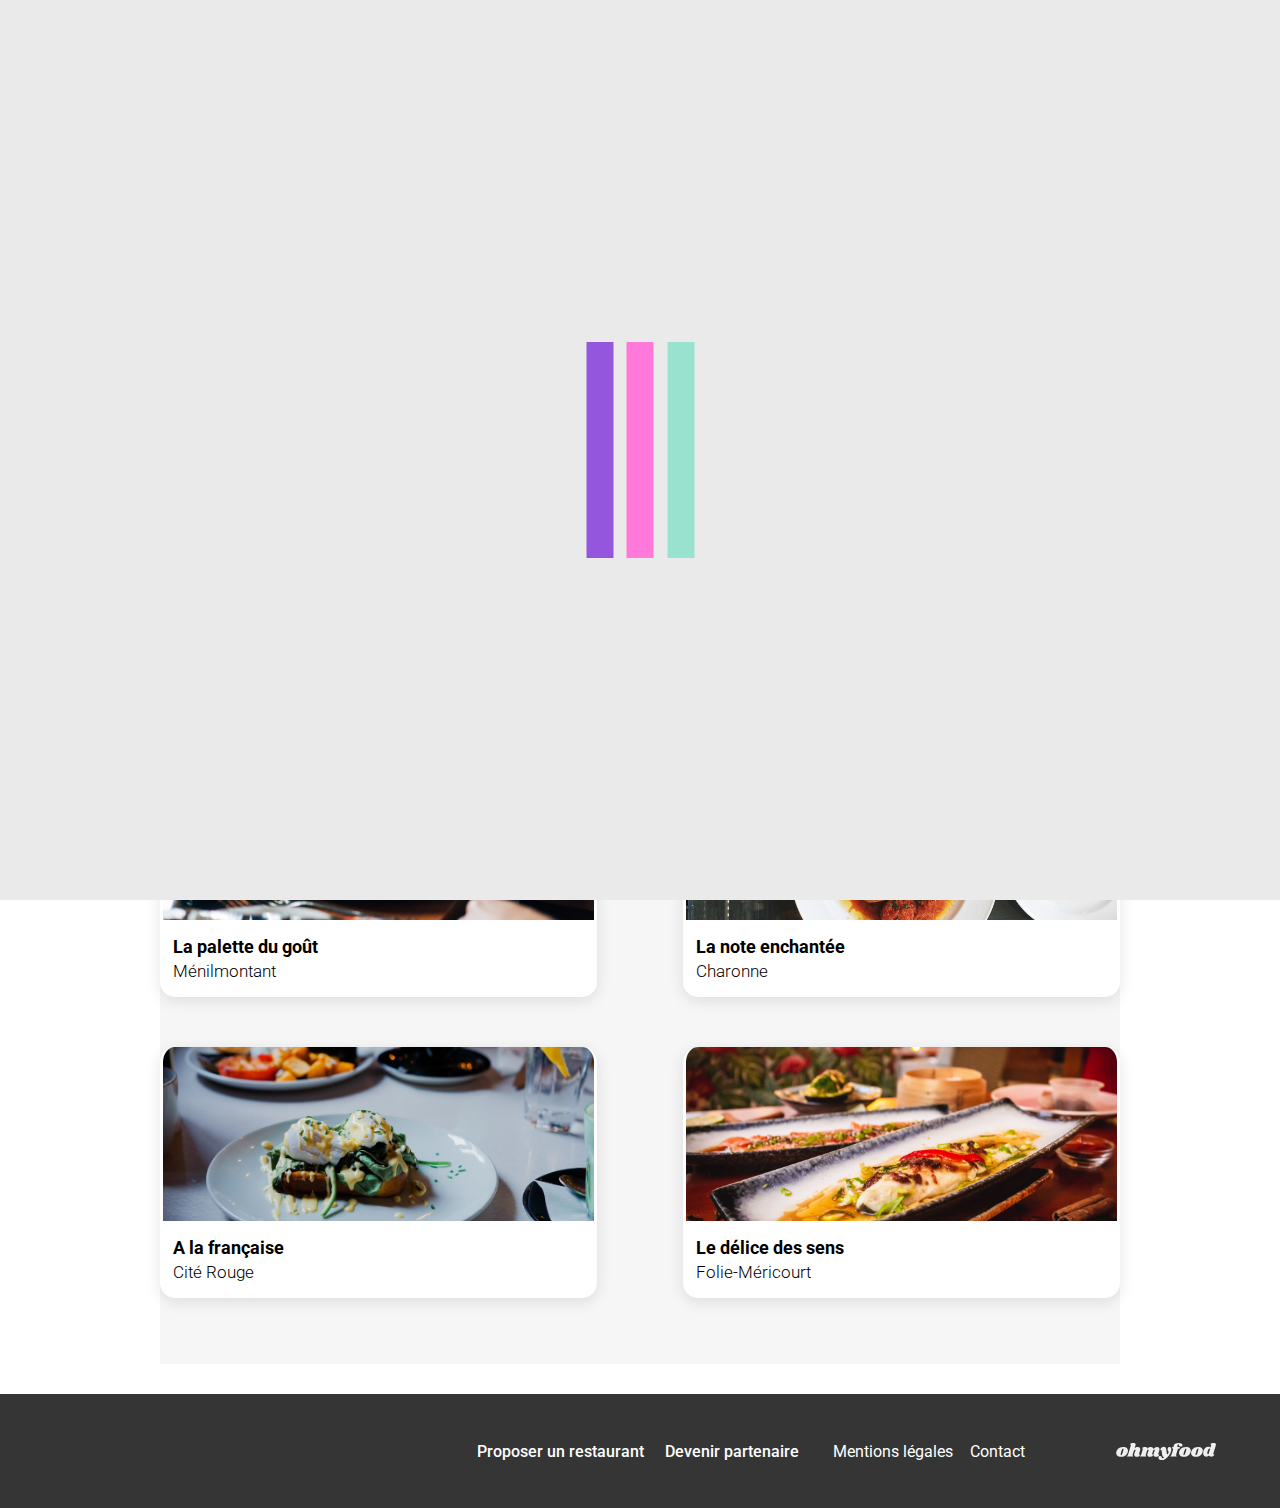
==== commit 1268324a: "1. Page d'accueil: aajout du loader 2. Pages restaurants: ajout de l'animation pour l'apparition pro" ====
--- a/index.html
+++ b/index.html
@@ -18,13 +18,13 @@
 <body>
     <div class="main-container">
         <!-- Loader -->
-        <!-- <div class="loader">
+        <div class="loader">
             <div class="load">
                 <div class="load__bar load__bar--1"></div>
                 <div class="load__bar load__bar--2"></div>
                 <div class="load__bar load__bar--3"></div>
             </div>
-         </div> -->
+         </div>
          <!-- Fin Loader -->
         <!-- Header -->
         <header class="header">
--- a/assets/css/styles.css
+++ b/assets/css/styles.css
@@ -58,7 +58,7 @@
   -moz-text-fill-color: transparent;
 }
 
-@keyframes loadscreen {
+@keyframes loader {
   from {
     opacity: 1;
   }
@@ -70,57 +70,54 @@
 @keyframes bars {
   0% {
     transform: scaleY(0.5);
-    opacity: 0.7;
   }
   100% {
     transform: scaleY(1);
-    opacity: 1;
   }
 }
 .loader {
-  background: rgba(255, 255, 255, 0.85);
+  background-color: #EAEAEA;
   position: fixed;
   top: 0;
+  left: 0;
   height: 100%;
   width: 100%;
-  z-index: 100;
-  animation: loadscreen 1s 4s forwards;
+  z-index: 1;
+  animation: loader 1s 2s forwards;
 }
 
 .load {
+  width: 15vh;
+  height: 24vh;
   position: absolute;
   top: 50%;
   left: 50%;
   transform: translate(-50%, -50%);
   display: flex;
-  justify-content: space-around;
-  width: 20vh;
-  height: 15vh;
+  justify-content: space-evenly;
 }
 .load__bar {
+  height: 100%;
   width: 3vh;
-  height: 100%;
-  border-radius: 20px;
-  animation: bars 750ms backwards infinite;
-  animation-direction: alternate;
-}
-.load__bar-1 {
-  animation-delay: 250ms;
-}
-.load__bar-2 {
-  animation-delay: 500ms;
-}
-.load__bar-3 {
-  animation-delay: 750ms;
+  animation: bars 600ms backwards infinite ease-in-out alternate;
 }
 .load__bar--1 {
-  background: #9356DC;
+  animation-delay: 200ms;
 }
 .load__bar--2 {
-  background: #FF79DA;
+  animation-delay: 400ms;
 }
 .load__bar--3 {
-  background: #99E2D0;
+  animation-delay: 600ms;
+}
+.load__bar--1 {
+  background-color: #9356DC;
+}
+.load__bar--2 {
+  background-color: #FF79DA;
+}
+.load__bar--3 {
+  background-color: #99E2D0;
 }
 
 .fa-purple {
@@ -395,6 +392,16 @@
   width: 100%;
 }
 
+@keyframes menu-appear {
+  from {
+    transform: translateY(15px);
+    opacity: 0;
+  }
+  to {
+    transform: translateY(0px);
+    opacity: 1;
+  }
+}
 .menu-banner img {
   width: 100%;
   height: 275px;
@@ -501,6 +508,19 @@
   box-shadow: 0px 4px 15px 0px rgba(0, 0, 0, 0.1);
   overflow: hidden;
   position: relative;
+  animation: menu-appear 1000ms ease both;
+}
+.menu__card:nth-child(1) {
+  animation-delay: 0.3s;
+}
+.menu__card:nth-child(2) {
+  animation-delay: 0.6s;
+}
+.menu__card:nth-child(3) {
+  animation-delay: 0.9s;
+}
+.menu__card:nth-child(4) {
+  animation-delay: 1.2s;
 }
 .menu__card__dish {
   display: flex;
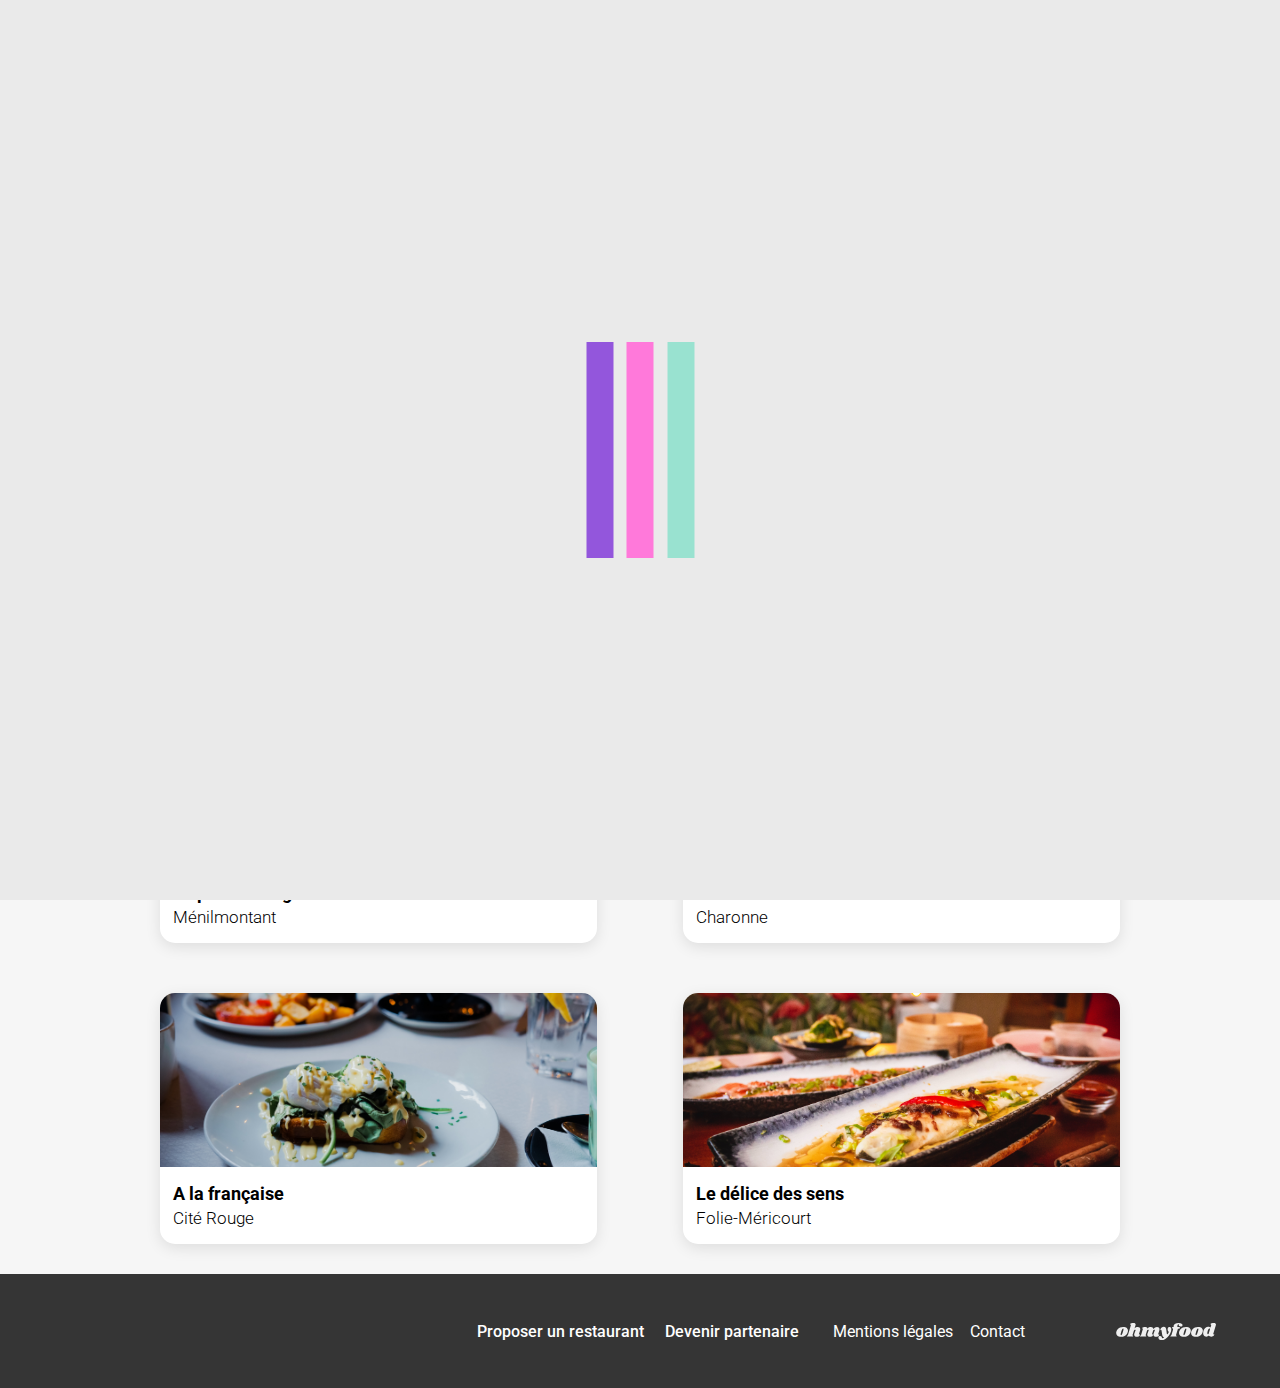
==== commit 9c123ee1: "1. fichier menu.scss renommé restaurant.scss; 2. Ajustement de paddings et margins dans la page d'ac" ====
--- a/index.html
+++ b/index.html
@@ -16,158 +16,158 @@
     <link rel="stylesheet" href="assets/css/styles.css">
 </head>
 <body>
-    <div class="main-container">
-        <!-- Loader -->
-        <div class="loader">
-            <div class="load">
-                <div class="load__bar load__bar--1"></div>
-                <div class="load__bar load__bar--2"></div>
-                <div class="load__bar load__bar--3"></div>
+    <!-- Loader -->
+    <div class="loader">
+        <div class="load">
+            <div class="load__bar load__bar--1"></div>
+            <div class="load__bar load__bar--2"></div>
+            <div class="load__bar load__bar--3"></div>
+        </div>
+     </div>
+     <!-- Fin Loader -->
+    <!-- Header -->
+    <header class="header">
+        <!-- <a href="../index.html">
+            <i class="fa fa-arrow-left header__arrow" aria-hidden="true"></i>
+        </a> -->
+        <img class="header__logo" src="assets/images/logo/ohmyfood.png" alt="Logo Ohmyfood">
+    </header>
+    <!-- Fin header -->
+    <!-- Main -->
+    <main>
+        <!-- Section "Location search" -->
+        <form method="get" class="location-search">
+            <i class="fas fa-location-dot location-search__icon"></i>
+            <input class="location-search__input" type="text" value="Paris, Belleville" id="location">
+        </form>
+        <!-- Fin section "Location search" -->
+        <!-- Hero header -->
+        <section class="hero">
+            <h1 class="hero__title">Réservez le menu qui vous convient</h1>
+            <P class="hero__subtitle">Découvrez des restaurants d’exception, sélectionnés par nos soins.</P>
+            <a href="#restaurants" class="hero__btn">Explorer nos restaurants</a>
+        </section>
+        <!-- Fin hero header -->
+        <!-- Section Fonctionnement -->
+        <section class="process">
+            <h2 class="process__title">Fonctionnement</h2>
+            <div class="process__steps">
+                <div class="process__step">
+                    <div class="process__number">1</div>
+                    <i class="fa-solid fa-mobile-alt process__icon"></i>
+                    <h3 class="process__text">Choisissez un restaurant</h3> 
+                </div>
+                <div class="process__step">
+                    <div class="process__number">2</div>
+                    <i class="fa-solid fa-list process__icon"></i>
+                    <h3 class="process__text">Composez votre menu</h3> 
+                </div>
+                <div class="process__step">
+                    <div class="process__number">3</div>
+                    <i class="fa-solid fa-store process__icon icon-purple"></i>
+                    <h3 class="process__text">Dégustez au restaurant</h3> 
+                </div>
             </div>
-         </div>
-         <!-- Fin Loader -->
-        <!-- Header -->
-        <header class="header">
-            <!-- <a href="../index.html">
-                <i class="fa fa-arrow-left header__arrow" aria-hidden="true"></i>
-            </a> -->
-            <img class="header__logo" src="assets/images/logo/ohmyfood.png" alt="Logo Ohmyfood">
-        </header>
-        <!-- Fin header -->
-        <!-- Main -->
-        <main>
-            <!-- Section "Location search" -->
-            <form method="get" class="location-search">
-                <i class="fas fa-location-dot location-search__icon"></i>
-                <input class="location-search__input" type="text" value="Paris, Belleville" id="location">
-            </form>
-            <!-- Fin section "Location search" -->
-            <!-- Hero header -->
-            <section class="hero">
-                <h1 class="hero__title">Réservez le menu qui vous convient</h1>
-                <P class="hero__subtitle">Découvrez des restaurants d’exception, sélectionnés par nos soins.</P>
-                <a href="#restaurants" class="hero__btn">Explorer nos restaurants</a>
-            </section>
-            <!-- Fin hero header -->
-            <!-- Section Fonctionnement -->
-            <section class="process">
-                <h2 class="process__title">Fonctionnement</h2>
-                <div class="process__steps">
-                    <div class="process__step">
-                        <div class="process__number">1</div>
-                        <i class="fa-solid fa-mobile-alt process__icon"></i>
-                        <h3 class="process__text">Choisissez un restaurant</h3> 
+        </section>
+        <!-- Fin section fonctionnement -->
+        <!-- Section Restaurants -->
+        <section id="restaurants" class="restaurants">
+            <h2 class="restaurants__title">Restaurants</h2>
+            <div class="restaurants__cards">
+                <!-- <article> -->
+                <article class="card">
+                    <a href="restaurants/la-palette-du-gout.html" class="card-link"></a>
+                    <div class="card__image">
+                        <img src="assets/images/restaurants/la-palette-du-gout.jpg" alt="La palette du goût">
+                        <p class="card__badge">Nouveau</p>
                     </div>
-                    <div class="process__step">
-                        <div class="process__number">2</div>
-                        <i class="fa-solid fa-list process__icon"></i>
-                        <h3 class="process__text">Composez votre menu</h3> 
+                    <div class="card__content">
+                        <div class="card__txt">
+                            <h3 class="card__title">La palette du goût</h3>
+                            <p class="card__subtitle">Ménilmontant</p>
+                        </div>
+                        <div class="card__icon btn-heart">
+                            <i class="far fa-heart btn-heart--notliked"></i>
+                            <i class="fas fa-heart btn-heart--liked"></i>
+                        </div>
+                    </div>                      
+                </article>
+                <article class="card">   
+                    <a href="restaurants/la-note-enchantee.html" class="card-link"></a>
+                    <div class="card__image">
+                        <img src="assets/images/restaurants/la-note-enchantee.jpg" alt="La note enchantée">
+                        <p class="card__badge">Nouveau</p>
                     </div>
-                    <div class="process__step">
-                        <div class="process__number">3</div>
-                        <i class="fa-solid fa-store process__icon icon-purple"></i>
-                        <h3 class="process__text">Dégustez au restaurant</h3> 
+                    <div class="card__content">
+                        <div class="card__txt">
+                            <h3 class="card__title">La note enchantée</h3>
+                            <p class="card__subtitle">Charonne</p>
+                        </div>
+                        <div class="card__icon btn-heart">
+                            <i class="fa-regular fa-heart btn-heart--notliked"></i>
+                            <i class="fa-solid fa-heart btn-heart--liked"></i>
+                        </div>
+                    </div>                      
+                </article>
+                <article class="card">   
+                    <a href="restaurants/a-la-francaise.html" class="card-link"></a>
+                    <div class="card__image">
+                        <img src="assets/images/restaurants/a-la-francaise.jpg" alt="A la française">
                     </div>
-                </div>
-            </section>
-            <!-- Fin section fonctionnement -->
-            <!-- Section Restaurants -->
-            <section id="restaurants" class="restaurants">
-                <h2 class="restaurants__title">Restaurants</h2>
-                <div class="restaurants__cards">
-                    <!-- <article> -->
-                    <article class="card">
-                        <a href="restaurants/la-palette-du-gout.html" class="card-link"></a>
-                        <div class="card__image">
-                            <img src="assets/images/restaurants/la-palette-du-gout.jpg" alt="La palette du goût">
-                            <p class="card__badge">Nouveau</p>
+                    <div class="card__content">
+                        <div class="card__txt">
+                            <h3 class="card__title">A la française</h3>
+                            <p class="card__subtitle">Cité Rouge</p>
                         </div>
-                        <div class="card__content">
-                            <div class="card__txt">
-                                <h3 class="card__title">La palette du goût</h3>
-                                <p class="card__subtitle">Ménilmontant</p>
-                            </div>
-                            <div class="card__icon btn-heart">
-                                <i class="far fa-heart btn-heart--notliked"></i>
-                                <i class="fas fa-heart btn-heart--liked"></i>
-                            </div>
-                        </div>                      
-                    </article>
-                    <article class="card">   
-                        <a href="#" class="card-link"></a>
-                        <div class="card__image">
-                            <img src="assets/images/restaurants/la-note-enchantee.jpg" alt="La note enchantée">
-                            <p class="card__badge">Nouveau</p>
+                        <div class="card__icon btn-heart">
+                            <i class="fa-regular fa-heart btn-heart--notliked"></i>
+                            <i class="fa-solid fa-heart btn-heart--liked"></i>
                         </div>
-                        <div class="card__content">
-                            <div class="card__txt">
-                                <h3 class="card__title">La note enchantée</h3>
-                                <p class="card__subtitle">Charonne</p>
-                            </div>
-                            <div class="card__icon btn-heart">
-                                <i class="fa-regular fa-heart btn-heart--notliked"></i>
-                                <i class="fa-solid fa-heart btn-heart--liked"></i>
-                            </div>
-                        </div>                      
-                    </article>
-                    <article class="card">   
-                        <a href="#" class="card-link"></a>
-                        <div class="card__image">
-                            <img src="assets/images/restaurants/a-la-francaise.jpg" alt="A la française">
+                    </div>                      
+                </article>
+                <article class="card">   
+                    <a href="restaurants/le-delice-des-sens.html" class="card-link"></a>
+                    <div class="card__image">
+                        <img src="assets/images/restaurants/le-delice-des-sens.jpg" alt="Le délice des sens">
+                    </div>
+                    <div class="card__content">
+                        <div class="card__txt">
+                            <h3 class="card__title">Le délice des sens</h3>
+                            <p class="card__subtitle">Folie-Méricourt</p>
                         </div>
-                        <div class="card__content">
-                            <div class="card__txt">
-                                <h3 class="card__title">A la française</h3>
-                                <p class="card__subtitle">Cité Rouge</p>
-                            </div>
-                            <div class="card__icon btn-heart">
-                                <i class="fa-regular fa-heart btn-heart--notliked"></i>
-                                <i class="fa-solid fa-heart btn-heart--liked"></i>
-                            </div>
-                        </div>                      
-                    </article>
-                    <article class="card">   
-                        <a href="#" class="card-link"></a>
-                        <div class="card__image">
-                            <img src="assets/images/restaurants/le-delice-des-sens.jpg" alt="Le délice des sens">
+                        <div class="card__icon btn-heart">
+                            <i class="fa-regular fa-heart btn-heart--notliked"></i>
+                            <i class="fa-solid fa-heart btn-heart--liked"></i>
                         </div>
-                        <div class="card__content">
-                            <div class="card__txt">
-                                <h3 class="card__title">Le délice des sens</h3>
-                                <p class="card__subtitle">Folie-Méricourt</p>
-                            </div>
-                            <div class="card__icon btn-heart">
-                                <i class="fa-regular fa-heart btn-heart--notliked"></i>
-                                <i class="fa-solid fa-heart btn-heart--liked"></i>
-                            </div>
-                        </div>                      
-                    </article>
-                </div>    
-            </section>
-            <!-- Fin section Restaurants -->
-        </main>
-        <!-- Fin Main -->
-        <!-- Footer -->
-        <footer class="footer">
-            <div class="footer-container">
-                <img class="footer__logo" src="assets/images/logo/ohmyfood@2x.svg" alt="Logo Ohmyfood">
-                <ul class="footer__list">
-                    <li id="flk-1">
-                        <i class="fas fa-utensils footer__icon"></i><a href="#" class="lnk500">Proposer un restaurant</a>
-                    </li>
-                    <li id="flk-2">
-                        <i class="fas fa-hands-helping footer__icon"></i><a href="#" class="lnk500">Devenir partenaire</a>
-                    </li>
-                    <li id="flk-3">
-                        <a href="#">Mentions légales</a>
-                    </li>
-                    <li id="flk-4">
-                        <a href="mailto:contact@ohmyfood.com" >Contact</a>
-                    </li>
-                </ul>
-            </div>
-        </footer>
-        <!-- Fin footer -->
-    </div>    
+                    </div>                      
+                </article>
+            </div>    
+        </section>
+        <!-- Fin section Restaurants -->
+    </main>
+    <!-- Fin Main -->
+    <!-- Footer -->
+    <footer class="footer">
+        <div class="footer-container">
+            <img class="footer__logo" src="assets/images/logo/ohmyfood@2x.svg" alt="Logo Ohmyfood">
+            <ul class="footer__list">
+                <li id="flk-1">
+                    <i class="fas fa-utensils footer__icon"></i><a href="#" class="lnk500">Proposer un restaurant</a>
+                </li>
+                <li id="flk-2">
+                    <i class="fas fa-hands-helping footer__icon"></i><a href="#" class="lnk500">Devenir partenaire</a>
+                </li>
+                <li id="flk-3">
+                    <a href="#">Mentions légales</a>
+                </li>
+                <li id="flk-4">
+                    <a href="mailto:contact@ohmyfood.com" >Contact</a>
+                </li>
+            </ul>
+        </div>
+    </footer>
+    <!-- Fin footer -->
+    <!-- <div class="main-container"> -->
+    <!-- </div>     -->
 </body>
 </html>--- a/assets/css/styles.css
+++ b/assets/css/styles.css
@@ -2,14 +2,13 @@
 * {
   font-family: "Roboto", sans-serif;
   margin: 0;
-  box-sizing: border-box;
-}
-
-.main-container {
-  width: 100%;
-  max-width: 1440px;
   padding: 0;
   box-sizing: border-box;
+}
+
+body {
+  width: 100%;
+  margin: 0 auto;
 }
 
 a {
@@ -38,8 +37,6 @@
   background-clip: text;
   -webkit-background-clip: text;
   -webkit-text-fill-color: transparent;
-  -moz-background-clip: text;
-  -moz-text-fill-color: transparent;
   transform: scale(0);
   transition: transform 1s;
 }
@@ -54,8 +51,6 @@
   background-clip: text;
   -webkit-background-clip: text;
   -webkit-text-fill-color: transparent;
-  -moz-background-clip: text;
-  -moz-text-fill-color: transparent;
 }
 
 @keyframes loader {
@@ -75,6 +70,10 @@
     transform: scaleY(1);
   }
 }
+main {
+  background-color: #F6F6F6;
+}
+
 .loader {
   background-color: #EAEAEA;
   position: fixed;
@@ -82,7 +81,7 @@
   left: 0;
   height: 100%;
   width: 100%;
-  z-index: 1;
+  z-index: 99;
   animation: loader 1s 2s forwards;
 }
 
@@ -188,13 +187,28 @@
   background: linear-gradient(193deg, #9356DC -11.44%, #FF79DA 123.93%);
   box-shadow: 0px 4px 10px 0px rgba(0, 0, 0, 0.25);
   height: 50px;
+  position: relative;
+  z-index: 1;
   width: 218px;
   margin-top: 27px;
   margin-bottom: 57px;
 }
-.hero__btn:hover {
+.hero__btn:hover::after {
+  opacity: 1;
+}
+.hero__btn::after {
+  content: "";
+  position: absolute;
+  top: 0;
+  right: 0;
+  bottom: 0;
+  left: 0;
+  border-radius: 25px;
   background: linear-gradient(0deg, rgba(255, 255, 255, 0.15) 0%, rgba(255, 255, 255, 0.15) 100%), linear-gradient(201deg, #9356DC -5.2%, #FF79DA 110.74%);
   box-shadow: 0px 4px 15px 0px rgba(0, 0, 0, 0.35);
+  opacity: 0;
+  z-index: -1;
+  transition: opacity 350ms;
 }
 @media screen and (min-width: 1025px) {
   .hero__btn {
@@ -211,9 +225,9 @@
   .process {
     padding-top: 50px;
     padding-bottom: 50px;
-    width: 75%;
-    margin-left: auto;
-    margin-right: auto;
+    width: 100%;
+    padding-left: 12.5%;
+    padding-right: 12.5%;
   }
 }
 .process__title {
@@ -285,11 +299,11 @@
 }
 @media screen and (min-width: 1025px) {
   .restaurants {
-    margin-top: 30px;
-    margin-bottom: 30px;
-    width: 75%;
-    margin-left: auto;
-    margin-right: auto;
+    padding-top: 30px;
+    padding-bottom: 30px;
+    width: 100%;
+    padding-left: 12.5%;
+    padding-right: 12.5%;
   }
 }
 .restaurants__title {
@@ -302,7 +316,7 @@
   }
 }
 .restaurants__cards {
-  padding: 0px 18px 0px 17px;
+  padding: 0px 17px 0px 17px;
   display: flex;
   flex-direction: column;
   gap: 18px;
@@ -356,7 +370,6 @@
   height: 174px;
   object-fit: cover;
   border-radius: 15px 15px 0 0;
-  padding: 0px 3px;
 }
 .card__content {
   display: flex;
@@ -402,6 +415,10 @@
     opacity: 1;
   }
 }
+main {
+  background-color: #fff;
+}
+
 .menu-banner img {
   width: 100%;
   height: 275px;
@@ -415,7 +432,7 @@
 
 .menu {
   background-color: #F6F6F6;
-  padding: 32px 17px 40px 17px;
+  padding: 32px 17px 0px 17px;
   border-radius: 40px 40px 0 0;
   position: relative;
   margin-top: -55px;
@@ -471,7 +488,8 @@
   display: flex;
   justify-content: center;
   align-items: center;
-  margin-bottom: 40px;
+  padding-top: 40px;
+  padding-bottom: 40px;
 }
 
 .mheader-icon {
@@ -488,7 +506,7 @@
 .category__title::after {
   content: "";
   position: absolute;
-  top: 24px;
+  top: 27px;
   left: 0;
   width: 40px;
   height: 3px;
@@ -497,9 +515,9 @@
 
 .menu__card {
   background-color: #fff;
-  padding: 15px;
-  width: 100%;
-  height: 79px;
+  padding: 13.5px 15px;
+  width: 100%;
+  height: 69px;
   display: flex;
   flex-direction: row;
   justify-content: space-between;
@@ -522,6 +540,291 @@
 .menu__card:nth-child(4) {
   animation-delay: 1.2s;
 }
+.menu__card:nth-child(5) {
+  animation-delay: 1.5s;
+}
+.menu__card:nth-child(6) {
+  animation-delay: 1.8s;
+}
+.menu__card:nth-child(7) {
+  animation-delay: 2.1s;
+}
+.menu__card:nth-child(8) {
+  animation-delay: 2.4s;
+}
+.menu__card:nth-child(9) {
+  animation-delay: 2.7s;
+}
+.menu__card:nth-child(10) {
+  animation-delay: 3s;
+}
+.menu__card:nth-child(11) {
+  animation-delay: 3.3s;
+}
+.menu__card:nth-child(12) {
+  animation-delay: 3.6s;
+}
+.menu__card:nth-child(13) {
+  animation-delay: 3.9s;
+}
+.menu__card:nth-child(14) {
+  animation-delay: 4.2s;
+}
+.menu__card:nth-child(15) {
+  animation-delay: 4.5s;
+}
+.menu__card:nth-child(16) {
+  animation-delay: 4.8s;
+}
+.menu__card:nth-child(17) {
+  animation-delay: 5.1s;
+}
+.menu__card:nth-child(18) {
+  animation-delay: 5.4s;
+}
+.menu__card:nth-child(19) {
+  animation-delay: 5.7s;
+}
+.menu__card:nth-child(20) {
+  animation-delay: 6s;
+}
+.menu__card:nth-child(21) {
+  animation-delay: 6.3s;
+}
+.menu__card:nth-child(22) {
+  animation-delay: 6.6s;
+}
+.menu__card:nth-child(23) {
+  animation-delay: 6.9s;
+}
+.menu__card:nth-child(24) {
+  animation-delay: 7.2s;
+}
+.menu__card:nth-child(25) {
+  animation-delay: 7.5s;
+}
+.menu__card:nth-child(26) {
+  animation-delay: 7.8s;
+}
+.menu__card:nth-child(27) {
+  animation-delay: 8.1s;
+}
+.menu__card:nth-child(28) {
+  animation-delay: 8.4s;
+}
+.menu__card:nth-child(29) {
+  animation-delay: 8.7s;
+}
+.menu__card:nth-child(30) {
+  animation-delay: 9s;
+}
+.menu__card:nth-child(31) {
+  animation-delay: 9.3s;
+}
+.menu__card:nth-child(32) {
+  animation-delay: 9.6s;
+}
+.menu__card:nth-child(33) {
+  animation-delay: 9.9s;
+}
+.menu__card:nth-child(34) {
+  animation-delay: 10.2s;
+}
+.menu__card:nth-child(35) {
+  animation-delay: 10.5s;
+}
+.menu__card:nth-child(36) {
+  animation-delay: 10.8s;
+}
+.menu__card:nth-child(37) {
+  animation-delay: 11.1s;
+}
+.menu__card:nth-child(38) {
+  animation-delay: 11.4s;
+}
+.menu__card:nth-child(39) {
+  animation-delay: 11.7s;
+}
+.menu__card:nth-child(40) {
+  animation-delay: 12s;
+}
+.menu__card:nth-child(41) {
+  animation-delay: 12.3s;
+}
+.menu__card:nth-child(42) {
+  animation-delay: 12.6s;
+}
+.menu__card:nth-child(43) {
+  animation-delay: 12.9s;
+}
+.menu__card:nth-child(44) {
+  animation-delay: 13.2s;
+}
+.menu__card:nth-child(45) {
+  animation-delay: 13.5s;
+}
+.menu__card:nth-child(46) {
+  animation-delay: 13.8s;
+}
+.menu__card:nth-child(47) {
+  animation-delay: 14.1s;
+}
+.menu__card:nth-child(48) {
+  animation-delay: 14.4s;
+}
+.menu__card:nth-child(49) {
+  animation-delay: 14.7s;
+}
+.menu__card:nth-child(50) {
+  animation-delay: 15s;
+}
+.menu__card:nth-child(51) {
+  animation-delay: 15.3s;
+}
+.menu__card:nth-child(52) {
+  animation-delay: 15.6s;
+}
+.menu__card:nth-child(53) {
+  animation-delay: 15.9s;
+}
+.menu__card:nth-child(54) {
+  animation-delay: 16.2s;
+}
+.menu__card:nth-child(55) {
+  animation-delay: 16.5s;
+}
+.menu__card:nth-child(56) {
+  animation-delay: 16.8s;
+}
+.menu__card:nth-child(57) {
+  animation-delay: 17.1s;
+}
+.menu__card:nth-child(58) {
+  animation-delay: 17.4s;
+}
+.menu__card:nth-child(59) {
+  animation-delay: 17.7s;
+}
+.menu__card:nth-child(60) {
+  animation-delay: 18s;
+}
+.menu__card:nth-child(61) {
+  animation-delay: 18.3s;
+}
+.menu__card:nth-child(62) {
+  animation-delay: 18.6s;
+}
+.menu__card:nth-child(63) {
+  animation-delay: 18.9s;
+}
+.menu__card:nth-child(64) {
+  animation-delay: 19.2s;
+}
+.menu__card:nth-child(65) {
+  animation-delay: 19.5s;
+}
+.menu__card:nth-child(66) {
+  animation-delay: 19.8s;
+}
+.menu__card:nth-child(67) {
+  animation-delay: 20.1s;
+}
+.menu__card:nth-child(68) {
+  animation-delay: 20.4s;
+}
+.menu__card:nth-child(69) {
+  animation-delay: 20.7s;
+}
+.menu__card:nth-child(70) {
+  animation-delay: 21s;
+}
+.menu__card:nth-child(71) {
+  animation-delay: 21.3s;
+}
+.menu__card:nth-child(72) {
+  animation-delay: 21.6s;
+}
+.menu__card:nth-child(73) {
+  animation-delay: 21.9s;
+}
+.menu__card:nth-child(74) {
+  animation-delay: 22.2s;
+}
+.menu__card:nth-child(75) {
+  animation-delay: 22.5s;
+}
+.menu__card:nth-child(76) {
+  animation-delay: 22.8s;
+}
+.menu__card:nth-child(77) {
+  animation-delay: 23.1s;
+}
+.menu__card:nth-child(78) {
+  animation-delay: 23.4s;
+}
+.menu__card:nth-child(79) {
+  animation-delay: 23.7s;
+}
+.menu__card:nth-child(80) {
+  animation-delay: 24s;
+}
+.menu__card:nth-child(81) {
+  animation-delay: 24.3s;
+}
+.menu__card:nth-child(82) {
+  animation-delay: 24.6s;
+}
+.menu__card:nth-child(83) {
+  animation-delay: 24.9s;
+}
+.menu__card:nth-child(84) {
+  animation-delay: 25.2s;
+}
+.menu__card:nth-child(85) {
+  animation-delay: 25.5s;
+}
+.menu__card:nth-child(86) {
+  animation-delay: 25.8s;
+}
+.menu__card:nth-child(87) {
+  animation-delay: 26.1s;
+}
+.menu__card:nth-child(88) {
+  animation-delay: 26.4s;
+}
+.menu__card:nth-child(89) {
+  animation-delay: 26.7s;
+}
+.menu__card:nth-child(90) {
+  animation-delay: 27s;
+}
+.menu__card:nth-child(91) {
+  animation-delay: 27.3s;
+}
+.menu__card:nth-child(92) {
+  animation-delay: 27.6s;
+}
+.menu__card:nth-child(93) {
+  animation-delay: 27.9s;
+}
+.menu__card:nth-child(94) {
+  animation-delay: 28.2s;
+}
+.menu__card:nth-child(95) {
+  animation-delay: 28.5s;
+}
+.menu__card:nth-child(96) {
+  animation-delay: 28.8s;
+}
+.menu__card:nth-child(97) {
+  animation-delay: 29.1s;
+}
+.menu__card:nth-child(98) {
+  animation-delay: 29.4s;
+}
+.menu__card:nth-child(99) {
+  animation-delay: 29.7s;
+}
 .menu__card__dish {
   display: flex;
   flex-direction: column;
@@ -540,8 +843,9 @@
   font-weight: 500;
 }
 .menu__card__subtitle {
-  font-size: 18px;
+  font-size: 15px;
   font-weight: 300;
+  height: 19px;
 }
 .menu__card__price {
   font-size: 15px;
@@ -554,8 +858,8 @@
   display: flex;
   align-items: center;
   justify-content: center;
-  width: 69px;
-  height: 79px;
+  width: 59px;
+  height: 69px;
   flex-shrink: 0;
   background-color: #99E2D0;
   border-radius: 0 15px 15px 0;
@@ -563,7 +867,7 @@
   position: absolute;
   right: 0;
   top: 0;
-  transform: translateX(69px);
+  transform: translateX(59px);
   transition: 0.7s ease-in-out;
 }
 .menu__card__icon {
@@ -575,7 +879,7 @@
   cursor: pointer;
 }
 .menu__card:hover .menu__card__price {
-  margin-right: 69px;
+  margin-right: 59px;
 }
 .menu__card:hover .menu__card__order {
   transform: translateX(0);
@@ -592,11 +896,26 @@
   background: linear-gradient(193deg, #9356DC -11.44%, #FF79DA 123.93%);
   box-shadow: 0px 4px 10px 0px rgba(0, 0, 0, 0.25);
   height: 50px;
+  position: relative;
+  z-index: 1;
   width: 186px;
 }
-.btn-menu:hover {
+.btn-menu:hover::after {
+  opacity: 1;
+}
+.btn-menu::after {
+  content: "";
+  position: absolute;
+  top: 0;
+  right: 0;
+  bottom: 0;
+  left: 0;
+  border-radius: 25px;
   background: linear-gradient(0deg, rgba(255, 255, 255, 0.15) 0%, rgba(255, 255, 255, 0.15) 100%), linear-gradient(201deg, #9356DC -5.2%, #FF79DA 110.74%);
   box-shadow: 0px 4px 15px 0px rgba(0, 0, 0, 0.35);
+  opacity: 0;
+  z-index: -1;
+  transition: opacity 350ms;
 }
 
 .header {
@@ -605,9 +924,12 @@
   align-items: center;
   width: 100%;
   height: 63px;
+  padding: 0;
+  margin: 0;
   background-color: #fff;
   box-shadow: 0px 2px 4px 0px rgba(0, 0, 0, 0.15);
   position: relative;
+  box-sizing: border-box;
 }
 @media screen and (min-width: 768px) {
   .header {
@@ -651,8 +973,17 @@
   margin-right: 27px;
 }
 
-#flk-3, #flk-4 {
+#flk-3 {
   width: 130px;
+}
+
+#flk-4 {
+  width: 130px;
+}
+@media screen and (min-width: 768px) and (max-width: 1024px) {
+  #flk-4 {
+    width: 56px;
+  }
 }
 
 .footer {
@@ -667,8 +998,12 @@
   display: flex;
   width: 100px;
   height: 27px;
-  margin-right: 39px;
-  align-items: center;
+  align-items: center;
+}
+@media screen and (min-width: 1025px) {
+  .footer__logo {
+    margin-right: 39px;
+  }
 }
 .footer__icon {
   color: #fff;
